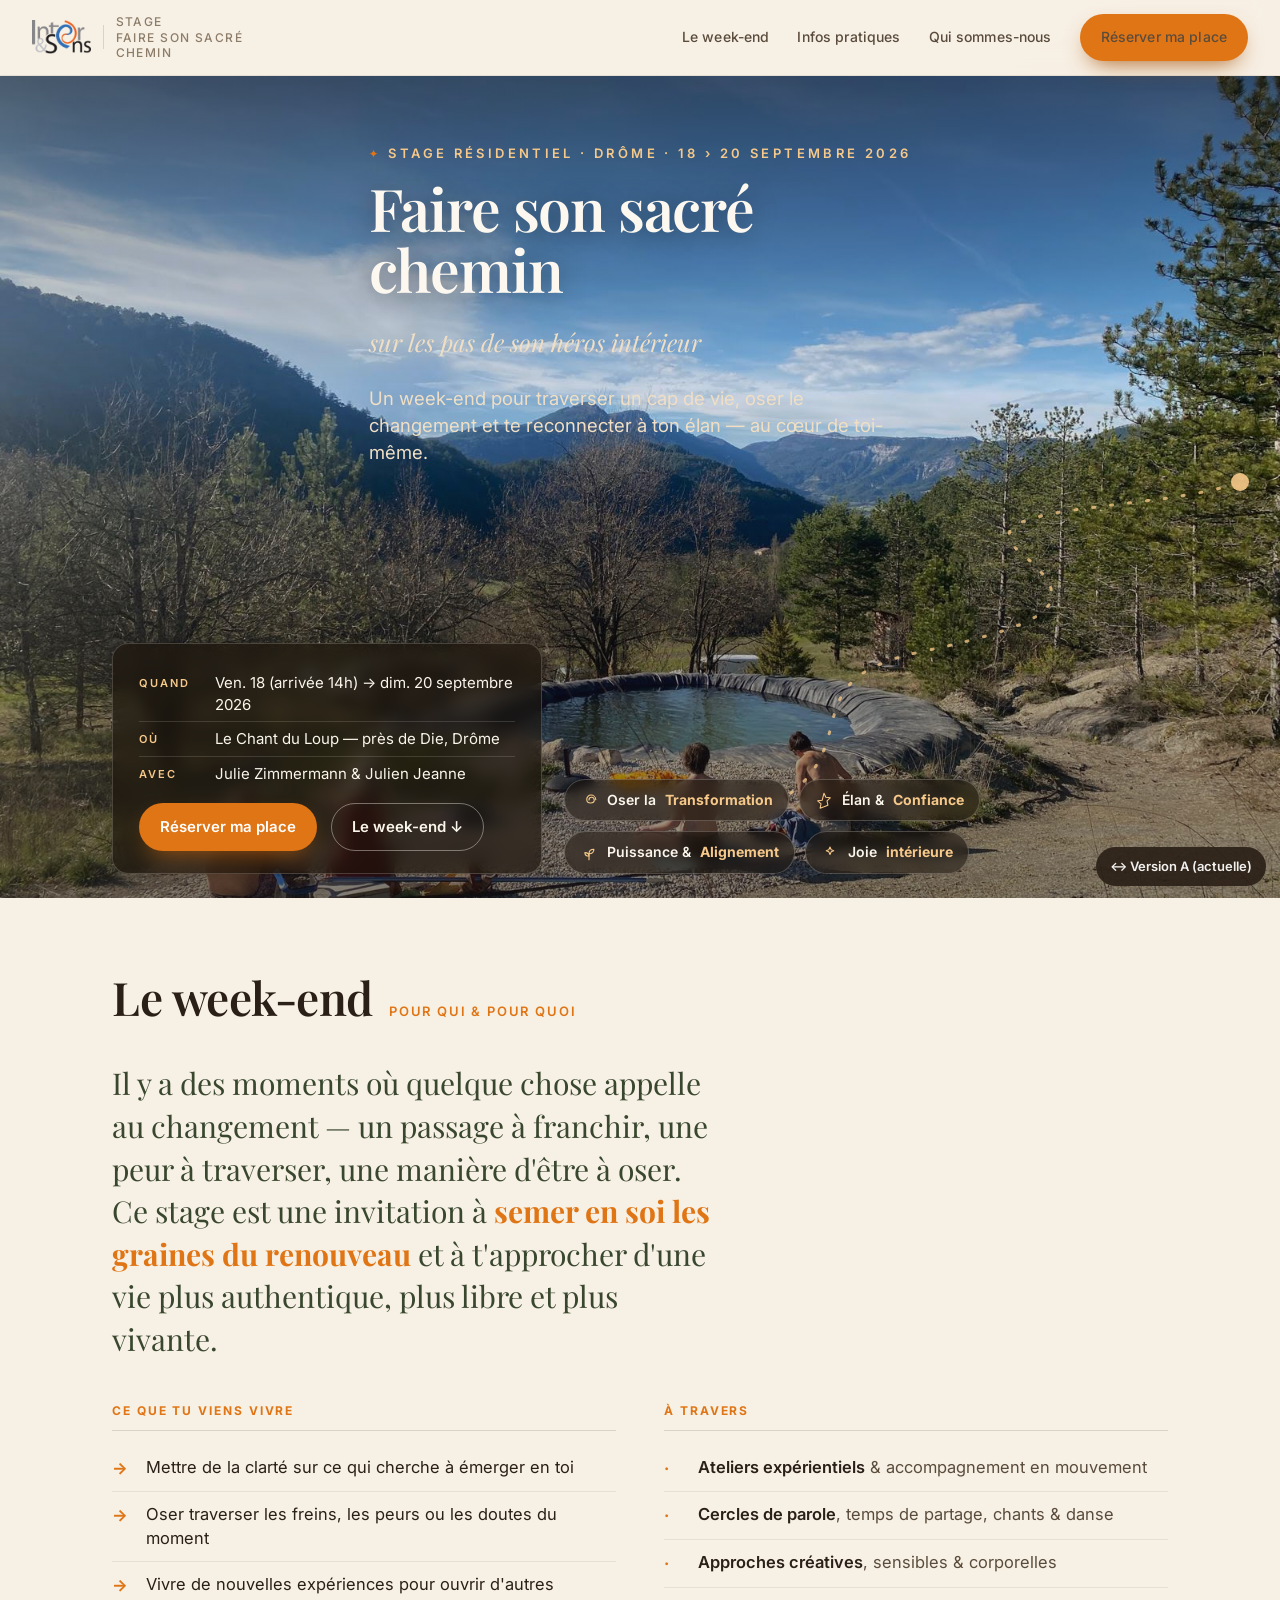
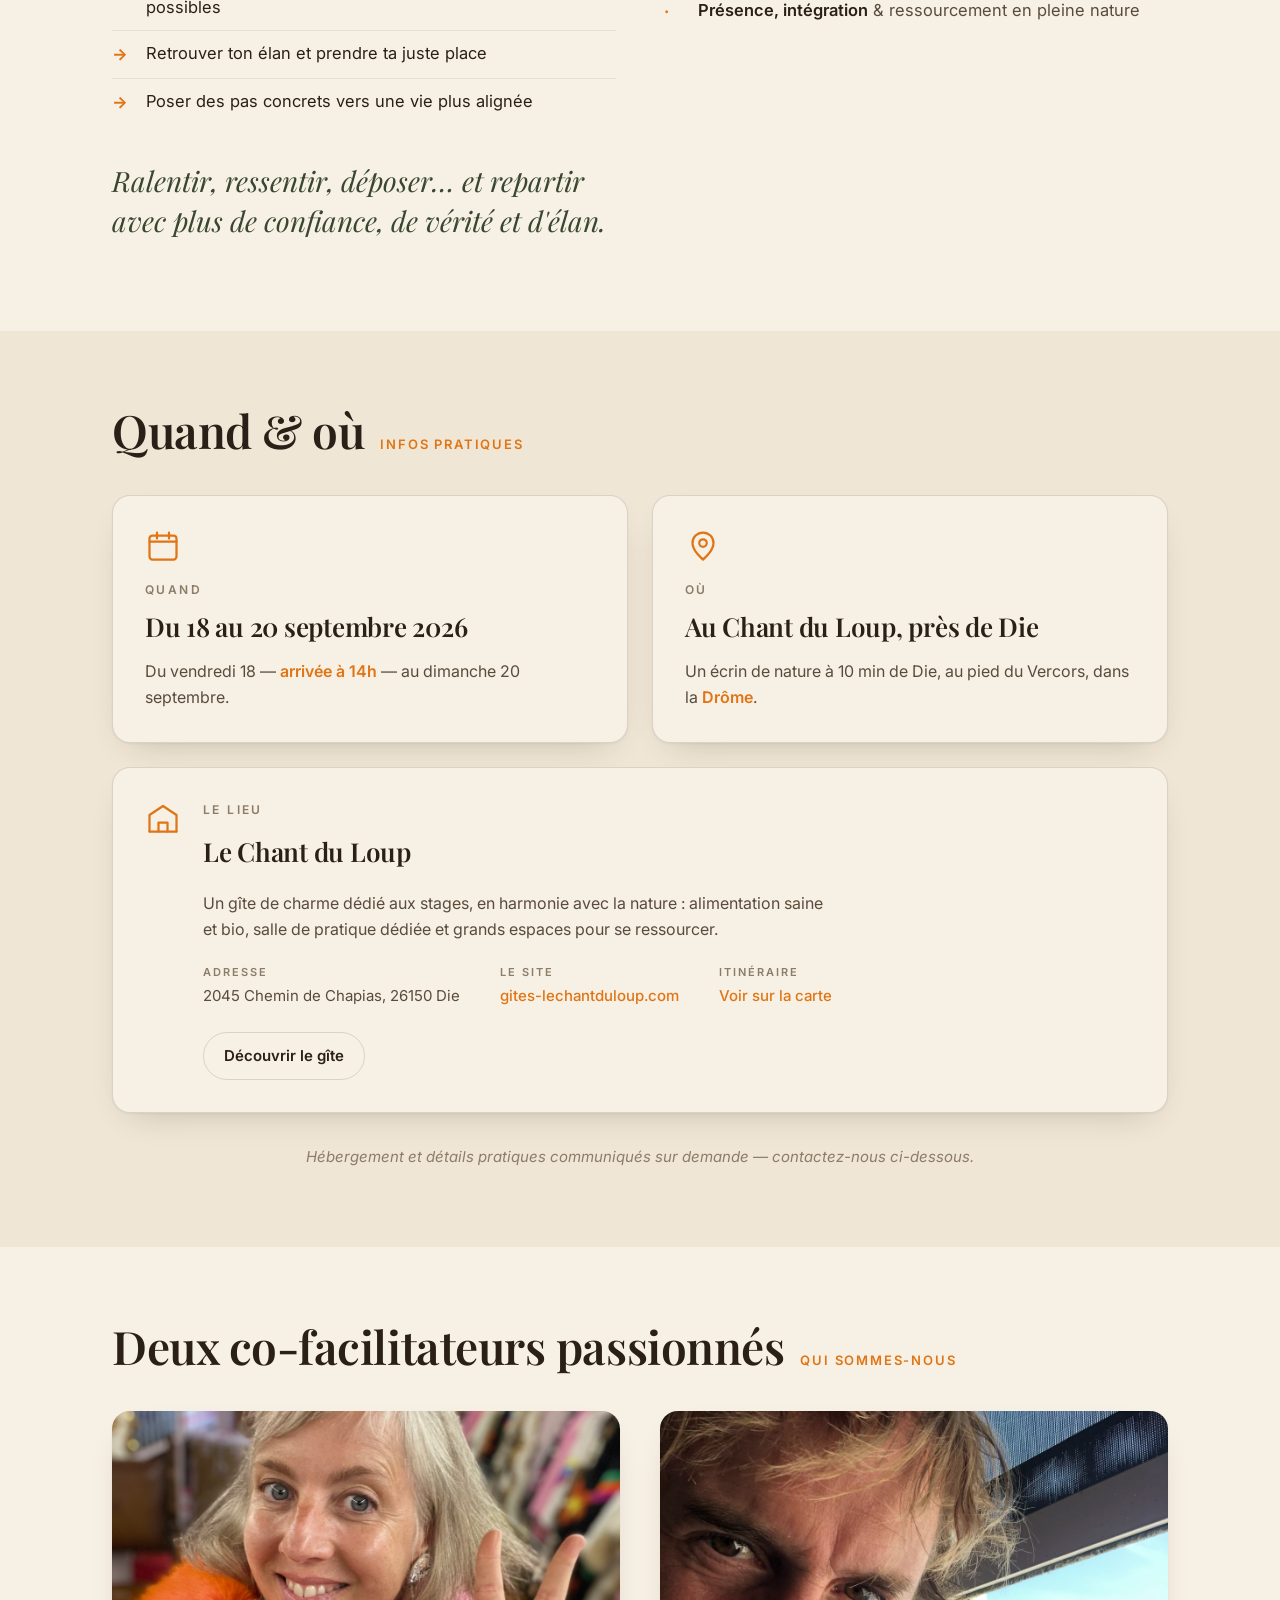
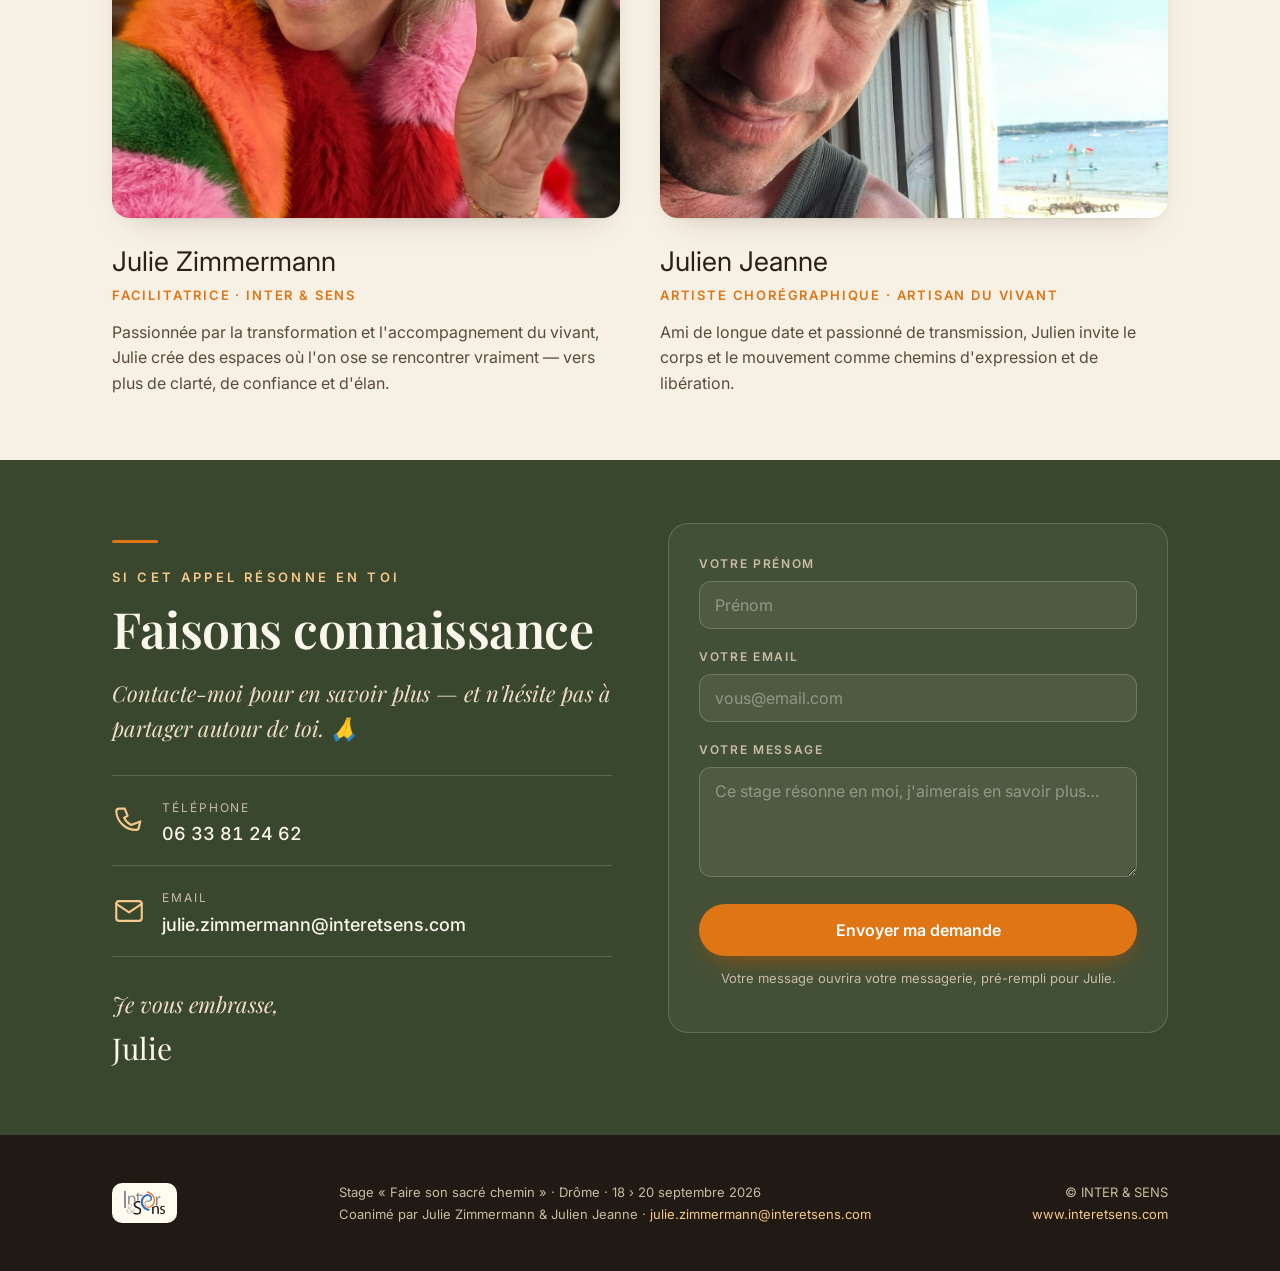
==== b.html @ ad653195 "Ajoute une version B (hero enrichi + sections fusionnées) Variante plus dense et directe, à comparer" ====
<!DOCTYPE html>
<html lang="fr">
<head>
<meta charset="UTF-8">
<meta name="viewport" content="width=device-width, initial-scale=1.0">
<title>Faire son sacré chemin — Stage · Drôme · Septembre 2026 · INTER &amp; SENS (version B)</title>
<meta name="description" content="Week-end résidentiel dans la Drôme, du 18 au 20 septembre 2026, pour traverser un cap de vie et se reconnecter à son élan. Coanimé par Julie Zimmermann &amp; Julien Jeanne.">
<meta name="robots" content="noindex">

<link rel="icon" href="data:image/svg+xml,&lt;svg xmlns='http://www.w3.org/2000/svg' viewBox='0 0 100 100'&gt;&lt;text y='.9em' font-size='90'&gt;🌿&lt;/text&gt;&lt;/svg&gt;">
<link rel="stylesheet" href="site.css">

<style>
  /* ===== Version B — surcouches « plus dense & directe » ===== */

  /* Hero enrichi : accroche + carte + 4 piliers, tout sur le 1er écran */
  .heroB .top { padding-top: clamp(44px, 6vh, 78px); }
  .heroB .hero-title { font-size: clamp(32px, 4.6vw, 60px); line-height: 1.04; margin: 8px 0 8px; }
  .heroB .hero-sub { font-size: clamp(18px, 2vw, 24px); }
  .heroB .hero-hook {
    margin: 12px 0 0; max-width: 44ch; color: #F0DFC4;
    font-size: clamp(15px, 1.45vw, 19px); line-height: 1.45;
  }
  .heroB .hero-bottom {
    position: relative; z-index: 3; margin-top: auto; margin-bottom: 24px;
    display: grid; grid-template-columns: minmax(0,430px) 1fr; gap: 22px; align-items: end;
  }
  .heroB .info-card { margin: 0; }
  .heroB .info-card .row { padding: 6px 0; }
  .heroB .info-card .hero-cta { margin-top: 12px; }
  /* Compense le header collant : header + hero = 1 écran, la carte + CTA restent visibles */
  @media (min-width: 621px) { .heroB { min-height: calc(100vh - 78px); } }
  .hero-essence { list-style: none; margin: 0; padding: 0; display: flex; flex-wrap: wrap; gap: 10px; align-content: end; }
  .hero-essence li {
    display: flex; align-items: center; gap: 9px;
    font-size: 14px; font-weight: 600; color: #FBF6EC;
    background: rgba(28,20,12,.5); border: 1px solid rgba(251,246,236,.22);
    border-radius: 100px; padding: 9px 15px; backdrop-filter: blur(6px); -webkit-backdrop-filter: blur(6px);
  }
  .hero-essence li svg { width: 18px; height: 18px; color: #F6C98A; flex: none; }
  .hero-essence li strong { color: #F6C98A; font-weight: 700; }

  /* Section fusionnée « Le week-end » */
  .weekend .intro {
    font-family: var(--serif); font-size: clamp(20px, 2.4vw, 30px); line-height: 1.42;
    color: var(--forest); max-width: 34ch; margin: 16px 0 0;
  }
  .weekend .intro b { color: var(--accent-dark, var(--accent)); }
  .weekend .two-col { display: grid; grid-template-columns: 1fr 1fr; gap: 28px 48px; margin-top: 40px; }
  .weekend .mini {
    font-family: var(--sans); font-size: 12px; font-weight: 700; letter-spacing: .16em;
    text-transform: uppercase; color: var(--accent); margin: 0 0 14px;
    padding-bottom: 10px; border-bottom: 1px solid var(--line);
  }
  .weekend ul.lst { list-style: none; margin: 0; padding: 0; }
  .weekend ul.lst li {
    display: grid; grid-template-columns: 22px 1fr; gap: 12px; align-items: start;
    padding: 11px 0; border-bottom: 1px solid var(--line-soft);
    font-size: 16.5px; color: var(--ink); line-height: 1.4;
  }
  .weekend ul.lst li:last-child { border-bottom: none; }
  .weekend ul.lst li .b { color: var(--accent); font-weight: 700; line-height: 1.5; }
  .weekend ul.lst.thru li { color: var(--ink-2); }
  .weekend ul.lst.thru li strong { color: var(--ink); font-weight: 600; }
  .weekend .closing {
    margin-top: 36px; font-family: var(--serif); font-style: italic;
    font-size: clamp(20px, 2.4vw, 28px); line-height: 1.4; color: var(--forest); max-width: 32ch;
  }

  /* Headers allégés : titre direct, sans eyebrow décoratif sur certaines sections */
  .lite-head { display: flex; align-items: baseline; gap: 16px; flex-wrap: wrap; margin-bottom: 28px; }
  .lite-head h2 { font-size: clamp(28px, 4vw, 46px); }
  .lite-head .tag { font-family: var(--sans); font-size: 13px; font-weight: 600; letter-spacing: .14em; text-transform: uppercase; color: var(--accent); }

  /* Petit sélecteur de version (comparaison A/B) — non publié */
  .vbadge {
    position: fixed; right: 14px; bottom: 14px; z-index: 200;
    display: inline-flex; align-items: center; gap: 8px;
    background: var(--ink); color: #fff; text-decoration: none;
    font-family: var(--sans); font-size: 13px; font-weight: 600;
    padding: 9px 14px; border-radius: 100px; box-shadow: var(--shadow-soft); opacity: .9;
  }
  .vbadge:hover { opacity: 1; }

  @media (max-width: 860px) {
    .heroB .hero-bottom { grid-template-columns: 1fr; gap: 18px; }
  }
  @media (max-width: 720px) {
    .weekend .two-col { grid-template-columns: 1fr; gap: 8px 0; }
    .weekend .two-col > div + div { margin-top: 26px; }
  }
  @media (max-width: 620px) {
    /* garde le hero mobile compact : pas de piliers dans le hero (ils restent ailleurs) */
    .heroB .hero-hook { display: none; }
    .hero-essence { display: none; }
    .heroB .hero-bottom { margin-bottom: 0; }
  }
</style>
</head>

<body data-hero="c">

<!-- ===================== HEADER ===================== -->
<header class="site-header">
  <a class="brand" href="#top" aria-label="INTER &amp; SENS — accueil">
    <img src="assets/logo-intersens.png" alt="INTER &amp; SENS">
    <span class="sep"></span>
    <span class="ctx">Stage<br>Faire son sacré chemin</span>
  </a>
  <nav class="site-nav">
    <span class="nav-links">
      <a href="#week-end">Le week-end</a>
      <a href="#infos">Infos pratiques</a>
      <a href="#animateurs">Qui sommes-nous</a>
    </span>
    <a class="btn btn-primary" href="#contact">Réserver ma place</a>
  </nav>
</header>

<main id="top" class="hero-stage">

  <!-- ===================== HERO ENRICHI ===================== -->
  <section class="hero hero--c heroB">
    <div class="bg" aria-hidden="true"></div>
    <svg class="path" viewBox="0 0 560 380" fill="none" aria-hidden="true">
      <path d="M40 360 C 160 300, 60 230, 200 200 S 360 150, 300 100 S 440 60, 520 30" stroke="#F6C98A" stroke-width="3" stroke-linecap="round" stroke-dasharray="2 16" opacity="0.85"></path>
      <circle cx="520" cy="30" r="9" fill="#F6C98A"></circle>
    </svg>
    <div class="wrap top">
      <p class="eyebrow"><span class="star" aria-hidden="true">✦</span> Stage résidentiel · Drôme · 18 › 20 septembre 2026</p>
      <h1 class="hero-title">Faire son sacré chemin</h1>
      <p class="hero-sub">sur les pas de son héros intérieur</p>
      <p class="hero-hook">Un week-end pour traverser un cap de vie, oser le changement et te reconnecter à ton élan — au cœur de toi-même.</p>
    </div>
    <div class="wrap hero-bottom">
      <div class="info-card">
        <div class="row"><span class="k">Quand</span><span class="v">Ven. 18 (arrivée 14h) → dim. 20 septembre 2026</span></div>
        <div class="row"><span class="k">Où</span><span class="v">Le Chant du Loup — près de Die, Drôme</span></div>
        <div class="row"><span class="k">Avec</span><span class="v">Julie Zimmermann &amp; Julien Jeanne</span></div>
        <div class="hero-cta">
          <a class="btn btn-primary" href="#contact">Réserver ma place</a>
          <a class="btn btn-ghost" href="#week-end" style="color:#FBF6EC;border-color:rgba(251,246,236,.4);">Le week-end ↓</a>
        </div>
      </div>
      <ul class="hero-essence">
        <li><svg viewBox="0 0 24 24" fill="none" stroke="currentColor" stroke-width="1.5" stroke-linecap="round" stroke-linejoin="round"><path d="M12 12c0-2 1.6-3.6 3.6-3.6S19 10 19 12.4 16.8 16 14 16s-5-2.2-5-5 2.4-5.6 5.6-5.6S21 7.8 21 11.6"></path></svg> Oser la <strong>Transformation</strong></li>
        <li><svg viewBox="0 0 24 24" fill="none" stroke="currentColor" stroke-width="1.4" stroke-linecap="round" stroke-linejoin="round"><path d="M12 3l2.5 5.4 5.9.7-4.4 4 1.2 5.8L12 21l-5.2 1.9 1.2-5.8-4.4-4 5.9-.7z"></path></svg> Élan &amp; <strong>Confiance</strong></li>
        <li><svg viewBox="0 0 24 24" fill="none" stroke="currentColor" stroke-width="1.5" stroke-linecap="round" stroke-linejoin="round"><path d="M12 21v-8"></path><path d="M12 13c0-3.5 2.4-6 6.5-6 0 4.2-2.8 6-6.5 6z"></path><path d="M12 16c0-2.8-2-4.5-5.5-4.5 0 3.2 2.3 4.5 5.5 4.5z"></path></svg> Puissance &amp; <strong>Alignement</strong></li>
        <li><svg viewBox="0 0 24 24" fill="none" stroke="currentColor" stroke-width="1.4" stroke-linecap="round" stroke-linejoin="round"><path d="M12 4l1.6 3.6L17 9l-3.4 1.4L12 14l-1.6-3.6L7 9l3.4-1.4z"></path></svg> Joie <strong>intérieure</strong></li>
      </ul>
    </div>
  </section>

</main>

<!-- ===================== LE WEEK-END (fusion invitation + intentions + à travers) ===================== -->
<section class="block weekend" id="week-end">
  <div class="wrap">
    <div class="lite-head reveal">
      <h2>Le week-end</h2>
      <span class="tag">Pour qui &amp; pour quoi</span>
    </div>
    <p class="intro reveal">Il y a des moments où quelque chose appelle au changement — un passage à franchir, une peur à traverser, une manière d'être à oser. Ce stage est une invitation à <b>semer en soi les graines du renouveau</b> et à t'approcher d'une vie plus authentique, plus libre et plus vivante.</p>

    <div class="two-col reveal">
      <div>
        <p class="mini">Ce que tu viens vivre</p>
        <ul class="lst">
          <li><span class="b">→</span><span>Mettre de la clarté sur ce qui cherche à émerger en toi</span></li>
          <li><span class="b">→</span><span>Oser traverser les freins, les peurs ou les doutes du moment</span></li>
          <li><span class="b">→</span><span>Vivre de nouvelles expériences pour ouvrir d'autres possibles</span></li>
          <li><span class="b">→</span><span>Retrouver ton élan et prendre ta juste place</span></li>
          <li><span class="b">→</span><span>Poser des pas concrets vers une vie plus alignée</span></li>
        </ul>
      </div>
      <div>
        <p class="mini">À travers</p>
        <ul class="lst thru">
          <li><span class="b">·</span><span><strong>Ateliers expérientiels</strong> &amp; accompagnement en mouvement</span></li>
          <li><span class="b">·</span><span><strong>Cercles de parole</strong>, temps de partage, chants &amp; danse</span></li>
          <li><span class="b">·</span><span><strong>Approches créatives</strong>, sensibles &amp; corporelles</span></li>
          <li><span class="b">·</span><span><strong>Présence, intégration</strong> &amp; ressourcement en pleine nature</span></li>
        </ul>
      </div>
    </div>

    <p class="closing reveal">Ralentir, ressentir, déposer… et repartir avec plus de confiance, de vérité et d'élan.</p>
  </div>
</section>

<!-- ===================== INFOS PRATIQUES (compact) ===================== -->
<section class="block practical" id="infos">
  <div class="wrap">
    <div class="lite-head reveal">
      <h2>Quand &amp; où</h2>
      <span class="tag">Infos pratiques</span>
    </div>
    <div class="grid">
      <div class="pcard reveal">
        <div class="ico" aria-hidden="true"><svg viewBox="0 0 24 24" fill="none" stroke="currentColor" stroke-width="1.5" stroke-linecap="round" stroke-linejoin="round"><rect x="3" y="5" width="18" height="16" rx="2"></rect><path d="M3 9h18M8 3v4M16 3v4"></path></svg></div>
        <div class="k">Quand</div>
        <h3>Du 18 au 20 septembre 2026</h3>
        <p>Du vendredi 18 — <span class="pin">arrivée à 14h</span> — au dimanche 20 septembre.</p>
      </div>
      <div class="pcard reveal">
        <div class="ico" aria-hidden="true"><svg viewBox="0 0 24 24" fill="none" stroke="currentColor" stroke-width="1.5" stroke-linecap="round" stroke-linejoin="round"><path d="M12 21s-7-5.5-7-11a7 7 0 0 1 14 0c0 5.5-7 11-7 11z"></path><circle cx="12" cy="10" r="2.5"></circle></svg></div>
        <div class="k">Où</div>
        <h3>Au Chant du Loup, près de Die</h3>
        <p>Un écrin de nature à 10 min de Die, au pied du Vercors, dans la <span class="pin">Drôme</span>.</p>
      </div>
      <div class="pcard lieu reveal">
        <div class="ico" aria-hidden="true"><svg viewBox="0 0 24 24" fill="none" stroke="currentColor" stroke-width="1.5" stroke-linecap="round" stroke-linejoin="round"><path d="M3 21V10l9-6 9 6v11"></path><path d="M9 21v-6h6v6"></path><path d="M3 21h18"></path></svg></div>
        <div class="k">Le lieu</div>
        <h3>Le Chant du Loup</h3>
        <p>Un gîte de charme dédié aux stages, en harmonie avec la nature : alimentation saine et bio, salle de pratique dédiée et grands espaces pour se ressourcer.</p>
        <ul class="lieu-meta">
          <li><span class="lm-k">Adresse</span>2045 Chemin de Chapias, 26150 Die</li>
          <li><span class="lm-k">Le site</span><a href="https://www.gites-lechantduloup.com/" target="_blank" rel="noopener">gites-lechantduloup.com</a></li>
          <li><span class="lm-k">Itinéraire</span><a href="https://www.google.com/maps/search/?api=1&amp;query=2045%20Chemin%20de%20Chapias%2026150%20Die" target="_blank" rel="noopener">Voir sur la carte</a></li>
        </ul>
        <a class="btn btn-ghost" href="https://www.gites-lechantduloup.com/" target="_blank" rel="noopener">Découvrir le gîte</a>
      </div>
      <p class="note">Hébergement et détails pratiques communiqués sur demande — contactez-nous ci-dessous.</p>
    </div>
  </div>
</section>

<!-- ===================== ANIMATEURS (compact) ===================== -->
<section class="block facils" id="animateurs">
  <div class="wrap">
    <div class="lite-head reveal">
      <h2>Deux co-facilitateurs passionnés</h2>
      <span class="tag">Qui sommes-nous</span>
    </div>
    <div class="grid">
      <article class="facil reveal">
        <div class="ph"><img src="assets/julie-portrait.jpg" alt="Julie Zimmermann"></div>
        <div class="name">Julie Zimmermann</div>
        <div class="role">Facilitatrice · INTER &amp; SENS</div>
        <p>Passionnée par la transformation et l'accompagnement du vivant, Julie crée des espaces où l'on ose se rencontrer vraiment — vers plus de clarté, de confiance et d'élan.</p>
      </article>
      <article class="facil reveal">
        <div class="ph"><img src="assets/julien-portrait.jpg" alt="Julien Jeanne" style="object-position: center 15%;"></div>
        <div class="name">Julien Jeanne</div>
        <div class="role">Artiste chorégraphique · artisan du vivant</div>
        <p>Ami de longue date et passionné de transmission, Julien invite le corps et le mouvement comme chemins d'expression et de libération.</p>
      </article>
    </div>
  </div>
</section>

<!-- ===================== CONTACT ===================== -->
<section class="block contact" id="contact">
  <div class="wrap">
    <div class="grid">
      <div class="reveal">
        <span class="rule"></span>
        <p class="eyebrow" style="margin-top:16px;">Si cet appel résonne en toi</p>
        <h2>Faisons connaissance</h2>
        <p class="invite-line">Contacte-moi pour en savoir plus — et n'hésite pas à partager autour de toi. 🙏</p>
        <div class="direct">
          <a href="tel:+33633812462">
            <span class="ico" aria-hidden="true"><svg viewBox="0 0 24 24" fill="none" stroke="currentColor" stroke-width="1.5" stroke-linecap="round" stroke-linejoin="round"><path d="M5 4h4l2 5-2.5 1.5a11 11 0 0 0 5 5L20 13l-1 4a2 2 0 0 1-2 2A14 14 0 0 1 3 6a2 2 0 0 1 2-2z"></path></svg></span>
            <span><span class="lab">Téléphone</span><br><span class="val">06 33 81 24 62</span></span>
          </a>
          <a href="mailto:julie.zimmermann@interetsens.com?subject=Stage%20Faire%20son%20sacr%C3%A9%20chemin%20%E2%80%94%20septembre%202026">
            <span class="ico" aria-hidden="true"><svg viewBox="0 0 24 24" fill="none" stroke="currentColor" stroke-width="1.5" stroke-linecap="round" stroke-linejoin="round"><rect x="3" y="5" width="18" height="14" rx="2"></rect><path d="m3 7 9 6 9-6"></path></svg></span>
            <span><span class="lab">Email</span><br><span class="val">julie.zimmermann@interetsens.com</span></span>
          </a>
        </div>
        <div class="sign">
          <div class="je">Je vous embrasse,</div>
          <div class="nm">Julie</div>
        </div>
      </div>

      <form class="cform reveal" id="contactForm">
        <div class="f">
          <label for="cf-name">Votre prénom</label>
          <input id="cf-name" name="name" type="text" placeholder="Prénom" required>
        </div>
        <div class="f">
          <label for="cf-email">Votre email</label>
          <input id="cf-email" name="email" type="email" placeholder="vous@email.com" required>
        </div>
        <div class="f">
          <label for="cf-msg">Votre message</label>
          <textarea id="cf-msg" name="message" placeholder="Ce stage résonne en moi, j'aimerais en savoir plus…"></textarea>
        </div>
        <button class="btn btn-primary btn-lg" type="submit">Envoyer ma demande</button>
        <p class="hint">Votre message ouvrira votre messagerie, pré-rempli pour Julie.</p>
      </form>
    </div>
  </div>
</section>

<!-- ===================== FOOTER ===================== -->
<footer class="site-footer">
  <div class="wrap inner">
    <img src="assets/logo-intersens.png" alt="INTER &amp; SENS">
    <div class="meta">
      Stage « Faire son sacré chemin » · Drôme · 18 › 20 septembre 2026<br>
      Coanimé par Julie Zimmermann &amp; Julien Jeanne · <a href="mailto:julie.zimmermann@interetsens.com">julie.zimmermann@interetsens.com</a>
    </div>
    <div class="meta meta-right">© INTER &amp; SENS<br><a href="https://www.interetsens.com" target="_blank" rel="noopener">www.interetsens.com</a></div>
  </div>
</footer>

<a class="vbadge" href="index.html" title="Comparer avec la version actuelle">↔ Version A (actuelle)</a>

<script>
  const io = new IntersectionObserver((entries) => {
    entries.forEach(e => { if (e.isIntersecting) { e.target.classList.add('in'); io.unobserve(e.target); } });
  }, { threshold: .12, rootMargin: '0px 0px -8% 0px' });
  document.querySelectorAll('.reveal').forEach(el => io.observe(el));

  const form = document.getElementById('contactForm');
  if (form) {
    form.addEventListener('submit', function (e) {
      e.preventDefault();
      const name = (document.getElementById('cf-name').value || '').trim();
      const email = (document.getElementById('cf-email').value || '').trim();
      const msg = (document.getElementById('cf-msg').value || '').trim();
      const subject = 'Stage « Faire son sacré chemin » — septembre 2026';
      const body =
        'Bonjour Julie,\n\n' +
        (msg ? msg + '\n\n' : 'Ce stage résonne en moi, j’aimerais en savoir plus.\n\n') +
        '— ' + (name || '') + (email ? '\n' + email : '');
      window.location.href = 'mailto:julie.zimmermann@interetsens.com'
        + '?subject=' + encodeURIComponent(subject)
        + '&body=' + encodeURIComponent(body);
    });
  }
</script>
</body>
</html>
---- site.css ----
/* =========================================================
   INTER & SENS — Stage « Faire son sacré chemin »
   Warm-nature palette + brand orange accent
========================================================= */

@import url('https://fonts.googleapis.com/css2?family=Playfair+Display:ital,wght@0,400;0,500;0,600;0,700;1,400;1,500&family=Cormorant+Garamond:ital,wght@0,400;0,500;0,600;1,400&family=Inter:wght@300;400;500;600&display=swap');

:root {
  /* Paper / warm grounds */
  --paper:      #F7F0E4;
  --paper-2:    #F0E6D5;
  --paper-deep: #E7D9BF;

  /* Ink (warm) */
  --ink:        #2B2017;
  --ink-2:      #5A4C3C;
  --ink-3:      #8C7C68;

  /* Nature */
  --forest:     #39472F;
  --olive:      #6C7B4C;
  --sage:       #98A579;

  /* Gold + brand orange accent (tweakable) */
  --gold:       #BE8A3C;
  --accent:     #E07515;
  --accent-2:   #F28A2E;

  --line:       rgba(43, 32, 23, .14);
  --line-soft:  rgba(43, 32, 23, .08);

  --serif:      'Playfair Display', Georgia, serif;
  --sans:       'Inter', system-ui, -apple-system, sans-serif;

  --maxw:       1120px;
  --shadow-soft: 0 18px 50px -24px rgba(43, 32, 23, .45);
  --shadow-card: 0 1px 2px rgba(43,32,23,.05), 0 14px 34px -20px rgba(43,32,23,.30);
}

* { box-sizing: border-box; }

html { scroll-behavior: smooth; }

body {
  margin: 0;
  font-family: var(--sans);
  color: var(--ink);
  background:
    radial-gradient(1100px 700px at 12% -5%, #FCF7EE 0%, transparent 55%),
    radial-gradient(900px 800px at 100% 8%, #F3E9D6 0%, transparent 50%),
    var(--paper);
  font-size: 18px;
  line-height: 1.6;
  -webkit-font-smoothing: antialiased;
  text-rendering: optimizeLegibility;
}

img { display: block; max-width: 100%; }

h1, h2, h3, h4 { font-family: var(--serif); font-weight: 600; color: var(--ink); margin: 0; letter-spacing: -0.01em; }

a { color: inherit; }

.wrap { max-width: var(--maxw); margin: 0 auto; padding: 0 32px; }

.eyebrow {
  font-family: var(--sans);
  font-size: 13px;
  font-weight: 600;
  letter-spacing: 0.26em;
  text-transform: uppercase;
  color: var(--accent);
}

/* Essence strip (recreates the slide's bottom bar) */
.essence { background: var(--paper-2); border-bottom: 1px solid var(--line); }
.essence-grid { display: grid; grid-template-columns: repeat(4, 1fr); }
.es-item { display: flex; align-items: center; gap: 13px; padding: 20px 24px; border-left: 1px solid var(--line); }
.es-item:first-child { border-left: none; padding-left: 4px; }
.es-item .ico { width: 30px; height: 30px; color: var(--accent); flex: none; }
.es-item .ico svg { width: 100%; height: 100%; }
.es-item p { margin: 0; font-size: 14px; line-height: 1.32; color: var(--ink-2); }
.es-item p strong { color: var(--ink); font-weight: 600; }
@media (max-width: 760px) { .essence-grid { grid-template-columns: 1fr 1fr; } .es-item { border-left: none; padding: 16px 6px; } }
@media (max-width: 440px) { .essence-grid { grid-template-columns: 1fr; } }

.lede { font-size: 1.18rem; color: var(--ink-2); line-height: 1.7; }

/* =========================================================
   HEADER
========================================================= */
.site-header {
  position: sticky;
  top: 0;
  z-index: 50;
  display: flex;
  align-items: center;
  justify-content: space-between;
  gap: 24px;
  padding: 14px 32px;
  background: rgba(247, 240, 228, .82);
  backdrop-filter: blur(12px);
  -webkit-backdrop-filter: blur(12px);
  border-bottom: 1px solid var(--line-soft);
}
.site-header .brand { display: flex; align-items: center; gap: 12px; text-decoration: none; }
.site-header .brand img { height: 34px; width: auto; }
.site-header .brand .sep { width: 1px; height: 24px; background: var(--line); }
.site-header .brand .ctx {
  font-size: 12px; letter-spacing: .12em; text-transform: uppercase;
  color: var(--ink-3); font-weight: 500; max-width: 150px; line-height: 1.3;
}
.site-nav { display: flex; align-items: center; gap: 28px; }
.site-nav .nav-links { display: flex; gap: 28px; }
.site-nav a {
  text-decoration: none; font-size: 14px; font-weight: 500; color: var(--ink-2);
  letter-spacing: .01em; transition: color .2s;
}
.site-nav a:hover { color: var(--accent); }
.btn {
  display: inline-flex; align-items: center; gap: 9px;
  font-family: var(--sans); font-size: 15px; font-weight: 600;
  padding: 11px 20px; border-radius: 100px; text-decoration: none;
  border: 1px solid transparent; cursor: pointer; transition: transform .2s, box-shadow .2s, background .2s;
}
.btn-primary {
  background: var(--accent); color: #fff;
  box-shadow: 0 10px 24px -10px color-mix(in oklab, var(--accent) 80%, black);
}
.btn-primary:hover { transform: translateY(-2px); box-shadow: 0 16px 30px -12px color-mix(in oklab, var(--accent) 80%, black); }
.btn-ghost { background: transparent; color: var(--ink); border-color: var(--line); }
.btn-ghost:hover { border-color: var(--accent); color: var(--accent); }
.btn-lg { font-size: 16px; padding: 15px 28px; }
.site-header .btn { white-space: nowrap; }
@media (max-width: 760px) { .site-nav .nav-links { display: none; } }

/* =========================================================
   HERO — shared
========================================================= */
.hero-stage { position: relative; }
body[data-hero="a"] .hero--b, body[data-hero="a"] .hero--c,
body[data-hero="b"] .hero--a, body[data-hero="b"] .hero--c,
body[data-hero="c"] .hero--a, body[data-hero="c"] .hero--b { display: none !important; }

.hero-title {
  font-family: var(--serif);
  font-weight: 600;
  line-height: 1.02;
  letter-spacing: -0.02em;
}
.hero-sub {
  font-family: var(--serif);
  font-style: italic;
  font-weight: 400;
}
.date-chip {
  display: inline-flex; align-items: center; gap: 10px;
  font-family: var(--sans); font-size: 13px; font-weight: 600;
  letter-spacing: .14em; text-transform: uppercase;
  padding: 9px 16px; border-radius: 100px;
}
.date-chip .dot { width: 6px; height: 6px; border-radius: 50%; background: var(--accent); }

/* ---- Hero A : Immersion (full-bleed) ---- */
.hero--a {
  position: relative;
  min-height: 100vh;
  display: flex;
  align-items: flex-end;
  color: #FBF6EC;
  overflow: hidden;
}
.hero--a .bg {
  position: absolute; inset: 0;
  background-image: url('assets/paysage-mare.jpg');
  background-size: cover; background-position: center 38%;
}
.hero--a .bg::after {
  content: ""; position: absolute; inset: 0;
  background:
    linear-gradient(180deg, rgba(28,20,12,.42) 0%, rgba(28,20,12,0) 26%, rgba(28,20,12,.18) 55%, rgba(24,17,10,.86) 100%);
}
.hero--a .hero-inner { position: relative; z-index: 2; width: 100%; padding: 0 0 84px; }
.hero--a .eyebrow { color: #F6C98A; }
.hero--a .hero-title { font-size: clamp(44px, 8.2vw, 104px); color: #FCF8F0; margin: 18px 0 14px; text-shadow: 0 2px 30px rgba(0,0,0,.35); }
.hero--a .hero-sub { font-size: clamp(20px, 2.6vw, 30px); color: #F0DFC4; max-width: 620px; }
.hero--a .hero-lede { margin: 26px 0 0; max-width: 560px; font-size: 1.12rem; color: rgba(251,246,236,.9); }
.hero--a .hero-cta { display: flex; flex-wrap: wrap; gap: 14px; margin-top: 34px; align-items: center; }
.hero--a .date-chip { background: rgba(251,246,236,.14); color: #FBF6EC; border: 1px solid rgba(251,246,236,.28); }
.hero--a .scroll-cue {
  position: absolute; left: 50%; bottom: 26px; transform: translateX(-50%);
  z-index: 3; color: rgba(251,246,236,.7); font-size: 11px; letter-spacing: .25em;
  text-transform: uppercase; display: flex; flex-direction: column; align-items: center; gap: 8px;
}
.hero--a .scroll-cue .line { width: 1px; height: 40px; background: linear-gradient(rgba(251,246,236,.6), transparent); animation: cue 2.4s ease-in-out infinite; transform-origin: top; }
@keyframes cue { 0%,100% { transform: scaleY(.4); opacity:.4 } 50% { transform: scaleY(1); opacity:.9 } }

/* ---- Hero B : Éditorial (split) ---- */
.hero--b { display: grid; grid-template-columns: 1.05fr 1fr; min-height: 92vh; }
.hero--b .panel {
  display: flex; flex-direction: column; justify-content: center;
  padding: 80px clamp(32px, 5vw, 80px);
  background:
    radial-gradient(540px 360px at 0% 0%, #FCF7EE 0%, transparent 60%),
    var(--paper);
  position: relative;
}
.hero--b .panel::after {
  content: ""; position: absolute; top: 80px; bottom: 80px; right: 0; width: 3px;
  background: linear-gradient(180deg, var(--accent), transparent);
}
.hero--b .hero-title { font-size: clamp(40px, 5.4vw, 76px); margin: 22px 0 16px; }
.hero--b .hero-sub { font-size: clamp(19px, 2vw, 26px); color: var(--olive); }
.hero--b .hero-lede { margin: 26px 0 0; max-width: 480px; }
.hero--b .hero-cta { display: flex; flex-wrap: wrap; gap: 14px; margin-top: 34px; align-items: center; }
.hero--b .date-chip { background: var(--paper-2); color: var(--ink-2); border: 1px solid var(--line); margin-bottom: 4px; align-self: flex-start; }
.hero--b .photo { background-image: url('assets/paysage-mare.jpg'); background-size: cover; background-position: center; }
@media (max-width: 860px) {
  .hero--b { grid-template-columns: 1fr; min-height: auto; }
  .hero--b .photo { min-height: 46vh; order: -1; }
  .hero--b .panel::after { display: none; }
}

/* ---- Hero C : Sentier (full-bleed + card + path) ---- */
.hero--c { position: relative; min-height: 100vh; display: flex; flex-direction: column; color: #FBF6EC; overflow: hidden; }
.hero--c .bg { position: absolute; inset: 0; background-image: url('assets/paysage-mare.jpg'); background-size: cover; background-position: center 42%; }
.hero--c .bg::after { content: ""; position: absolute; inset: 0; background: linear-gradient(180deg, rgba(24,17,10,.55) 0%, rgba(24,17,10,.08) 38%, rgba(24,17,10,.5) 100%); }
.hero--c .top { position: relative; z-index: 2; padding-top: clamp(48px, 9vh, 110px); }
.hero--c .eyebrow { color: #F6C98A; }
.hero--c .hero-title { font-size: clamp(40px, 7vw, 92px); color: #FCF8F0; margin: 16px 0 12px; max-width: 12ch; text-shadow: 0 2px 26px rgba(0,0,0,.4); }
.hero--c .hero-sub { font-size: clamp(19px, 2.4vw, 28px); color: #F0DFC4; }
.hero--c .path { position: absolute; z-index: 1; right: 0; bottom: 8%; width: min(46vw, 560px); height: auto; opacity: .9; }
.hero--c .info-card {
  position: relative; z-index: 3; margin-top: auto; margin-bottom: 56px;
  background: rgba(28,20,12,.66); backdrop-filter: blur(8px); -webkit-backdrop-filter: blur(8px);
  border: 1px solid rgba(251,246,236,.18); border-radius: 16px;
  padding: 22px 26px; max-width: 460px; box-shadow: var(--shadow-soft);
}
.hero--c .info-card .row { display: flex; gap: 12px; padding: 9px 0; }
.hero--c .info-card .row + .row { border-top: 1px solid rgba(251,246,236,.14); }
.hero--c .info-card .k { font-size: 11px; letter-spacing: .18em; text-transform: uppercase; color: #F6C98A; min-width: 64px; padding-top: 3px; font-weight: 600; }
.hero--c .info-card .v { font-size: 15px; color: #FBF6EC; line-height: 1.45; }
.hero--c .hero-cta { display: flex; flex-wrap: wrap; gap: 14px; margin-top: 20px; }
@media (max-width: 760px) { .hero--c .path { opacity: .35; bottom: 30%; } }

/* =========================================================
   SECTION primitives
========================================================= */
section.block { padding: clamp(52px, 7vh, 90px) 0; position: relative; }
.section-head { max-width: 720px; margin-bottom: 36px; }
.section-head h2 { font-size: clamp(30px, 4.4vw, 52px); line-height: 1.08; margin: 14px 0 0; }
.rule { display: inline-block; width: 46px; height: 3px; border-radius: 2px; background: var(--accent); }

/* Invitation */
.invite { background: linear-gradient(180deg, transparent, rgba(231,217,191,.35)); }
.invite .lead-quote {
  font-family: var(--serif); font-style: italic; font-weight: 400;
  font-size: clamp(26px, 3.6vw, 42px); line-height: 1.28; color: var(--forest);
  max-width: 18ch; margin: 0 0 36px;
}
.invite .cols { display: grid; grid-template-columns: 1.3fr 1fr; gap: 56px; align-items: start; }
.invite .cols p { margin: 0 0 18px; color: var(--ink-2); }
.invite .aside {
  background: var(--paper); border: 1px solid var(--line); border-radius: 18px;
  padding: 26px 28px; box-shadow: var(--shadow-card);
}
.invite .aside .badge { font-size: 12px; letter-spacing: .18em; text-transform: uppercase; color: var(--accent); font-weight: 600; }
.invite .aside h4 { font-size: 22px; margin: 8px 0 10px; }
.invite .aside p { font-size: 15px; color: var(--ink-2); margin: 0; }
@media (max-width: 800px) { .invite .cols { grid-template-columns: 1fr; gap: 28px; } }

/* Intentions */
.intentions { background: var(--forest); color: #F4EEDF; }
.intentions .eyebrow { color: #F6C98A; }
.intentions .section-head h2 { color: #FBF6EC; }
.intentions .grid { display: grid; grid-template-columns: repeat(3, 1fr); gap: 22px; }
.icard {
  background: rgba(251,246,236,.045); border: 1px solid rgba(251,246,236,.14);
  border-radius: 16px; padding: 28px 26px; transition: transform .25s, background .25s, border-color .25s;
}
.icard:hover { transform: translateY(-4px); background: rgba(251,246,236,.08); border-color: rgba(246,201,138,.5); }
.icard .ico { width: 42px; height: 42px; color: #F6C98A; margin-bottom: 18px; }
.icard .ico svg { width: 100%; height: 100%; }
.icard h3 { color: #FBF6EC; font-size: 21px; line-height: 1.22; font-weight: 600; }
.icard.span2 { grid-column: span 2; display: flex; align-items: center; gap: 24px; }
.icard.span2 .ico { margin-bottom: 0; flex: none; }
@media (max-width: 820px) { .intentions .grid { grid-template-columns: 1fr 1fr; } .icard.span2 { grid-column: span 2; } }
@media (max-width: 560px) { .intentions .grid { grid-template-columns: 1fr; } .icard.span2 { grid-column: span 1; flex-direction: column; align-items: flex-start; gap: 16px; } }

.hero--c .eyebrow .star { color: var(--accent); font-size: .92em; }

/* Pillars (from the slide) */
.pillars { display: grid; grid-template-columns: repeat(4, 1fr); gap: 18px; }
.pillar {
  background: rgba(251,246,236,.045); border: 1px solid rgba(251,246,236,.14);
  border-radius: 16px; padding: 26px 22px; transition: transform .25s, background .25s, border-color .25s;
}
.pillar:hover { transform: translateY(-4px); background: rgba(251,246,236,.08); border-color: rgba(246,201,138,.5); }
.pillar .ico { width: 40px; height: 40px; color: #F6C98A; margin-bottom: 16px; }
.pillar .ico svg { width: 100%; height: 100%; }
.pillar h3 { color: #FBF6EC; font-size: 19px; line-height: 1.28; font-weight: 500; }
.pillar h3 strong { font-weight: 700; color: #F6C98A; }
@media (max-width: 820px) { .pillars { grid-template-columns: 1fr 1fr; } }
@media (max-width: 460px) { .pillars { grid-template-columns: 1fr; gap: 14px; } .pillar { padding: 22px 20px; } }

/* À travers */
.through .grid { display: grid; grid-template-columns: repeat(2, 1fr); gap: 0; border-top: 1px solid var(--line); }
.through .row {
  display: grid; grid-template-columns: 56px 1fr; gap: 22px; align-items: start;
  padding: 30px 28px; border-bottom: 1px solid var(--line); border-right: 1px solid var(--line);
}
.through .grid .row:nth-child(2n) { border-right: none; }
.through .row .ico { width: 40px; height: 40px; color: var(--accent); }
.through .row h3 { font-size: 21px; margin: 0 0 8px; }
.through .row p { margin: 0; font-size: 15.5px; color: var(--ink-2); }
.through .closing {
  margin-top: 46px; font-family: var(--serif); font-style: italic;
  font-size: clamp(21px, 2.6vw, 30px); line-height: 1.4; color: var(--forest); max-width: 30ch;
}
@media (max-width: 720px) { .through .grid { grid-template-columns: 1fr; } .through .row { border-right: none; } }

/* Infos pratiques */
.practical { background: var(--paper-2); }
.practical .grid { display: grid; grid-template-columns: 1fr 1fr; gap: 24px; }
.pcard {
  background: var(--paper); border: 1px solid var(--line); border-radius: 18px;
  padding: 32px 32px; box-shadow: var(--shadow-card); position: relative; overflow: hidden;
}
.pcard .ico { width: 36px; height: 36px; color: var(--accent); margin-bottom: 16px; }
.pcard .k { font-size: 12px; letter-spacing: .2em; text-transform: uppercase; color: var(--ink-3); font-weight: 600; }
.pcard h3 { font-size: 26px; margin: 6px 0 12px; }
.pcard p { margin: 0; color: var(--ink-2); font-size: 16px; }
.pcard .pin { color: var(--accent); font-weight: 600; }
.practical .note {
  grid-column: 1 / -1; text-align: center; margin-top: 8px;
  font-size: 15px; color: var(--ink-3); font-style: italic;
}
.pcard.lieu { grid-column: 1 / -1; display: grid; grid-template-columns: auto 1fr; column-gap: 22px; row-gap: 6px; align-items: start; }
.pcard.lieu .ico { grid-row: 1 / 3; margin-bottom: 0; }
.pcard.lieu .k { grid-column: 2; }
.pcard.lieu h3 { grid-column: 2; }
.pcard.lieu p { grid-column: 2; max-width: 62ch; }
.pcard.lieu .lieu-meta { grid-column: 2; list-style: none; margin: 16px 0 18px; padding: 0; display: flex; flex-wrap: wrap; gap: 10px 40px; }
.pcard.lieu .lieu-meta li { font-size: 15px; color: var(--ink-2); }
.pcard.lieu .lieu-meta .lm-k { display: block; font-size: 11px; letter-spacing: .18em; text-transform: uppercase; color: var(--ink-3); font-weight: 600; margin-bottom: 2px; }
.pcard.lieu .lieu-meta a { color: var(--accent); text-decoration: none; font-weight: 500; }
.pcard.lieu .lieu-meta a:hover { text-decoration: underline; }
.pcard.lieu .btn-ghost { grid-column: 2; align-self: start; justify-self: start; }
@media (max-width: 620px) {
  .pcard.lieu { grid-template-columns: 1fr; }
  .pcard.lieu .ico { grid-row: auto; }
  .pcard.lieu .k, .pcard.lieu h3, .pcard.lieu p, .pcard.lieu .lieu-meta, .pcard.lieu .btn-ghost { grid-column: 1; }
  .pcard.lieu .lieu-meta { gap: 12px; }
}
@media (max-width: 720px) { .practical .grid { grid-template-columns: 1fr; } }

/* Animateurs */
.facils .grid { display: grid; grid-template-columns: 1fr 1fr; gap: 40px; }
.facil { display: flex; flex-direction: column; }
.facil .ph { border-radius: 18px; overflow: hidden; aspect-ratio: 4 / 3.2; box-shadow: var(--shadow-card); }
.facil .ph img { width: 100%; height: 100%; object-fit: cover; }
.facil .name { font-size: 27px; margin: 22px 0 2px; }
.facil .role { font-family: var(--sans); font-size: 13px; letter-spacing: .14em; text-transform: uppercase; color: var(--accent); font-weight: 600; }
.facil p { margin: 14px 0 0; color: var(--ink-2); font-size: 16px; }
@media (max-width: 760px) { .facils .grid { grid-template-columns: 1fr; gap: 48px; } }

/* Contact */
.contact { background: var(--forest); color: #F4EEDF; }
.contact .eyebrow { color: #F6C98A; }
.contact .grid { display: grid; grid-template-columns: 1fr 1fr; gap: 56px; align-items: start; }
.contact h2 { color: #FBF6EC; font-size: clamp(30px, 4.4vw, 50px); line-height: 1.1; }
.contact .invite-line { font-family: var(--serif); font-style: italic; font-size: 22px; color: #F0DFC4; margin: 20px 0 28px; }
.contact .direct a {
  display: flex; align-items: center; gap: 16px; text-decoration: none;
  padding: 16px 0; border-top: 1px solid rgba(251,246,236,.16); color: #FBF6EC; transition: color .2s;
}
.contact .direct a:last-child { border-bottom: 1px solid rgba(251,246,236,.16); }
.contact .direct a:hover { color: #F6C98A; }
.contact .direct .ico { width: 34px; height: 34px; color: #F6C98A; flex: none; }
.contact .direct .lab { font-size: 12px; letter-spacing: .16em; text-transform: uppercase; color: #C9BCA3; }
.contact .direct .val { font-size: 18px; font-weight: 500; font-variant-numeric: tabular-nums; }
.contact .sign { margin-top: 30px; }
.contact .sign .je { font-family: var(--serif); font-style: italic; font-size: 22px; color: #F0DFC4; }
.contact .sign .nm { font-family: var(--serif); font-size: 30px; color: #FBF6EC; margin-top: 2px; }

/* Form */
.cform { background: rgba(251,246,236,.05); border: 1px solid rgba(251,246,236,.16); border-radius: 20px; padding: 30px; }
.cform .f { margin-bottom: 18px; }
.cform label { display: block; font-size: 12px; letter-spacing: .14em; text-transform: uppercase; color: #C9BCA3; font-weight: 600; margin-bottom: 8px; }
.cform input, .cform textarea {
  width: 100%; font-family: var(--sans); font-size: 16px; color: #FBF6EC;
  background: rgba(251,246,236,.06); border: 1px solid rgba(251,246,236,.2);
  border-radius: 12px; padding: 13px 15px; transition: border-color .2s, background .2s;
}
.cform input::placeholder, .cform textarea::placeholder { color: rgba(251,246,236,.4); }
.cform input:focus, .cform textarea:focus { outline: none; border-color: var(--accent-2); background: rgba(251,246,236,.1); }
.cform textarea { resize: vertical; min-height: 110px; }
.cform .btn-primary { width: 100%; justify-content: center; }
.cform .hint { font-size: 13px; color: #C9BCA3; margin-top: 12px; text-align: center; }
@media (max-width: 800px) { .contact .grid { grid-template-columns: 1fr; gap: 40px; } }

/* Footer */
.site-footer { background: #211913; color: #C9BCA3; padding: 46px 0; }
.site-footer .inner { display: flex; align-items: center; justify-content: space-between; gap: 24px; flex-wrap: wrap; }
.site-footer img { height: 40px; width: auto; filter: brightness(1.05); background: #F7F0E4; padding: 8px 12px; border-radius: 10px; }
.site-footer .meta { font-size: 13px; line-height: 1.7; }
.site-footer .meta-right { text-align: right; }
.site-footer a { color: #F6C98A; text-decoration: none; }

/* Reveal on scroll */
.reveal { opacity: 0; transform: translateY(22px); transition: opacity .7s ease, transform .7s ease; }
.reveal.in { opacity: 1; transform: none; }
@media (prefers-reduced-motion: reduce) { .reveal { opacity: 1; transform: none; transition: none; } .hero--a .scroll-cue .line { animation: none; } }

/* =========================================================
   RESPONSIVE — phones & small tablets
========================================================= */
@media (max-width: 620px) {
  body { font-size: 17px; }
  .wrap { padding: 0 20px; }

  /* Header: drop the contextual label so logo + CTA fit one row */
  .site-header { padding: 11px 16px; gap: 10px; }
  .site-header .brand .sep, .site-header .brand .ctx { display: none; }
  .site-header .brand img { height: 30px; }
  .site-header .btn-primary { padding: 9px 16px; font-size: 14px; }

  /* Sections */
  section.block { padding: 64px 0; }
  .section-head { margin-bottom: 34px; }

  /* Hero A */
  .hero--a { align-items: flex-end; }
  .hero--a .hero-inner { padding-bottom: 92px; }
  .hero--a .hero-title { font-size: clamp(38px, 12.5vw, 60px); margin-top: 14px; }
  .hero--a .hero-lede { font-size: 1.02rem; }
  .hero--a .hero-cta { gap: 12px; }
  .hero--a .scroll-cue { display: none; }
  .eyebrow { font-size: 12px; letter-spacing: .2em; }

  /* Hero B */
  .hero--b .hero-title { font-size: clamp(34px, 9vw, 56px); }

  /* Hero C (Sentier) — mobile : la photo paysage passe en BANNIÈRE pleine
     largeur (personnes visibles, aucun rognage latéral), puis titre + carte
     sur fond forêt, pour que le bouton tienne à l'écran sans scroller. */
  .hero--c { min-height: 0; background: var(--forest); padding-bottom: 22px; }
  .hero--c .bg {
    position: relative; inset: auto;
    width: 100%; height: 23vh; min-height: 150px; max-height: 195px;
    background-position: center 58%;
  }
  .hero--c .bg::after {
    background: linear-gradient(180deg, rgba(24,17,10,.10) 0%, rgba(24,17,10,0) 45%, rgba(57,71,47,.9) 100%);
  }
  .hero--c .path { display: none; }
  .hero--c .top { padding-top: 14px; }
  .hero--c .hero-title { font-size: clamp(28px, 8vw, 40px); margin: 6px 0 6px; }
  .hero--c .hero-sub { font-size: clamp(15px, 4.2vw, 20px); }
  .hero--c .info-card { margin-top: 14px; margin-bottom: 0; padding: 14px 16px; }
  .hero--c .info-card .row { padding: 6px 0; }
  .hero--c .info-card .hero-cta { margin-top: 12px; }

  /* Invitation */
  .invite .lead-quote { font-size: clamp(24px, 7vw, 32px); max-width: none; }

  /* Through rows */
  .through .row { grid-template-columns: 44px 1fr; gap: 16px; padding: 24px 2px; }
  .through .row .ico { width: 36px; height: 36px; }
  .through .row h3 { font-size: 19px; }
  .through .closing { max-width: none; }

  /* Practical / facils / contact */
  .pcard { padding: 26px 22px; }
  .pcard h3 { font-size: 23px; }
  .facil .name { font-size: 24px; }
  .cform { padding: 22px; }
  .contact .invite-line { font-size: 19px; }
  .contact .direct .val { font-size: 16px; word-break: break-word; }

  /* Footer stacks left-aligned */
  .site-footer { padding: 38px 0; }
  .site-footer .inner { flex-direction: column; align-items: flex-start; gap: 18px; }
  .site-footer .meta-right { text-align: left; }
}

@media (max-width: 380px) {
  .hero--a .hero-title { font-size: 36px; }
  .hero--a .hero-cta .btn-lg { width: 100%; justify-content: center; }
  .date-chip { font-size: 12px; }
}
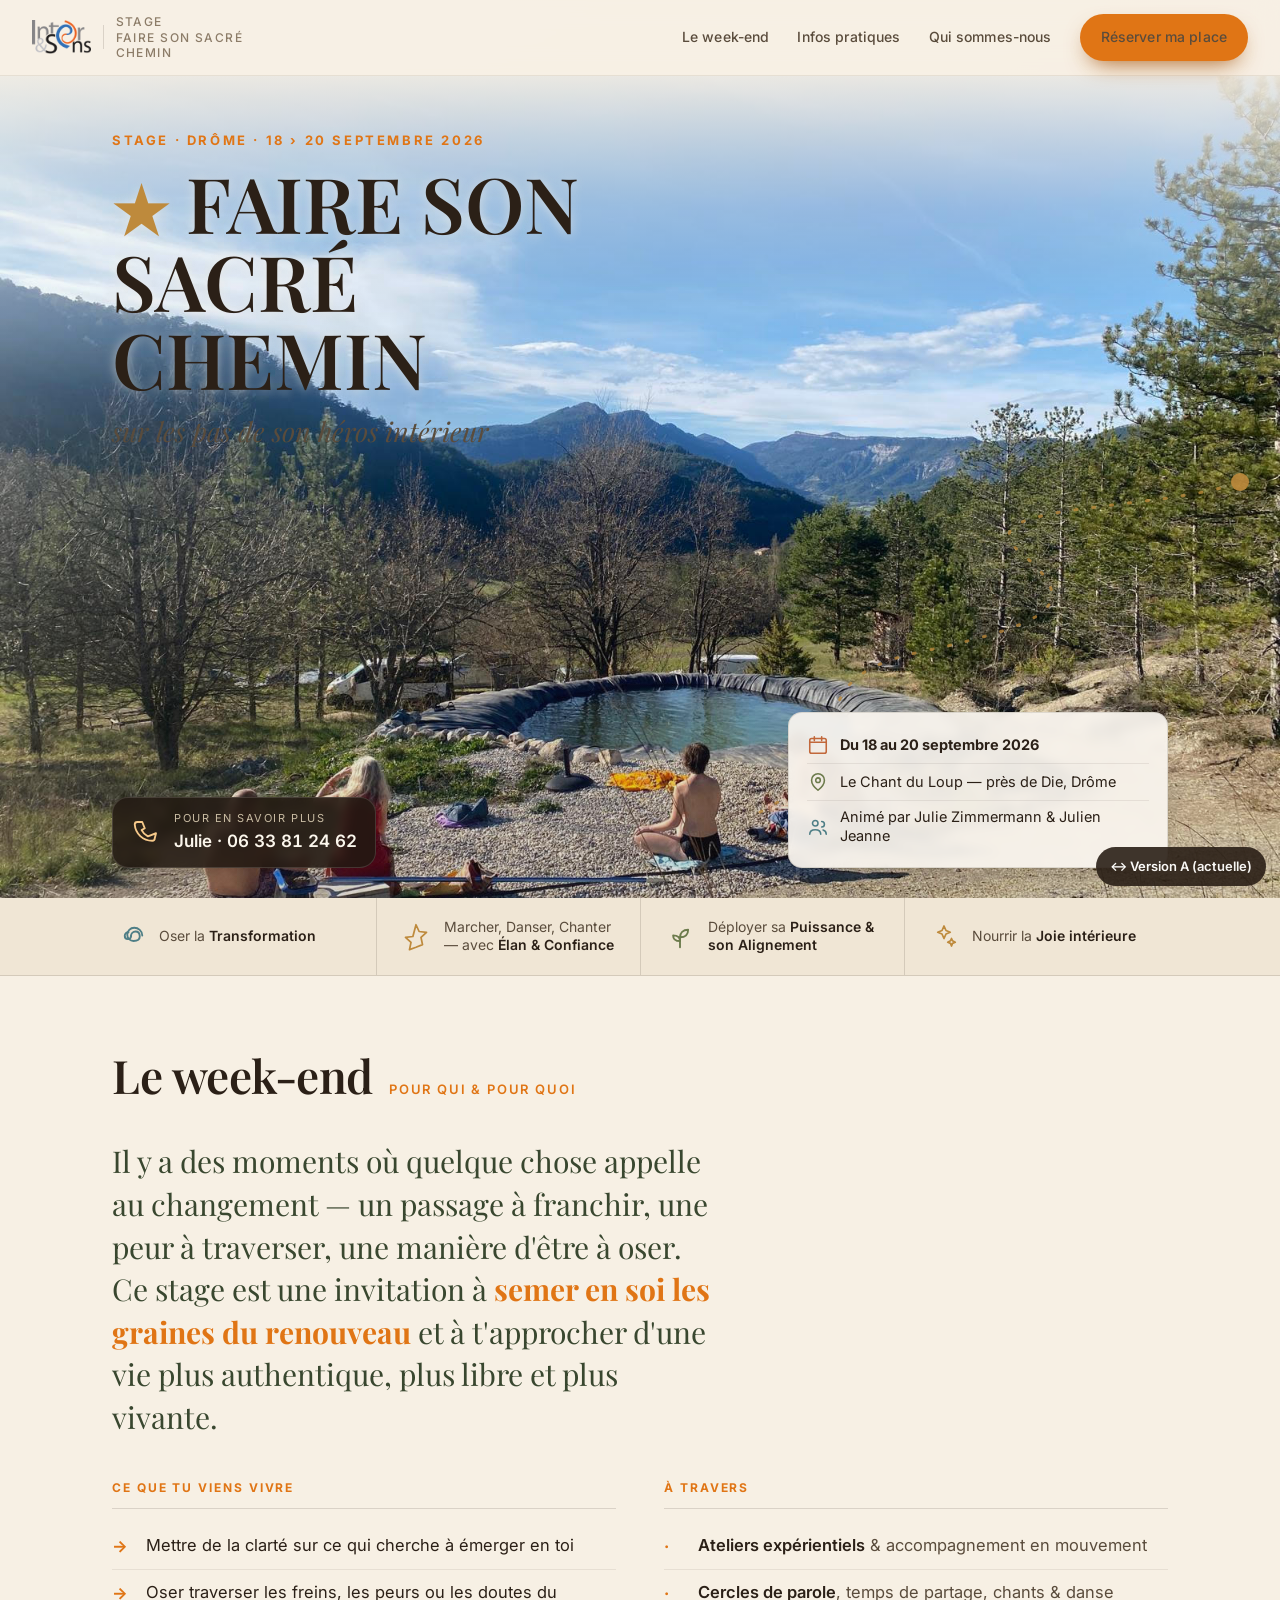
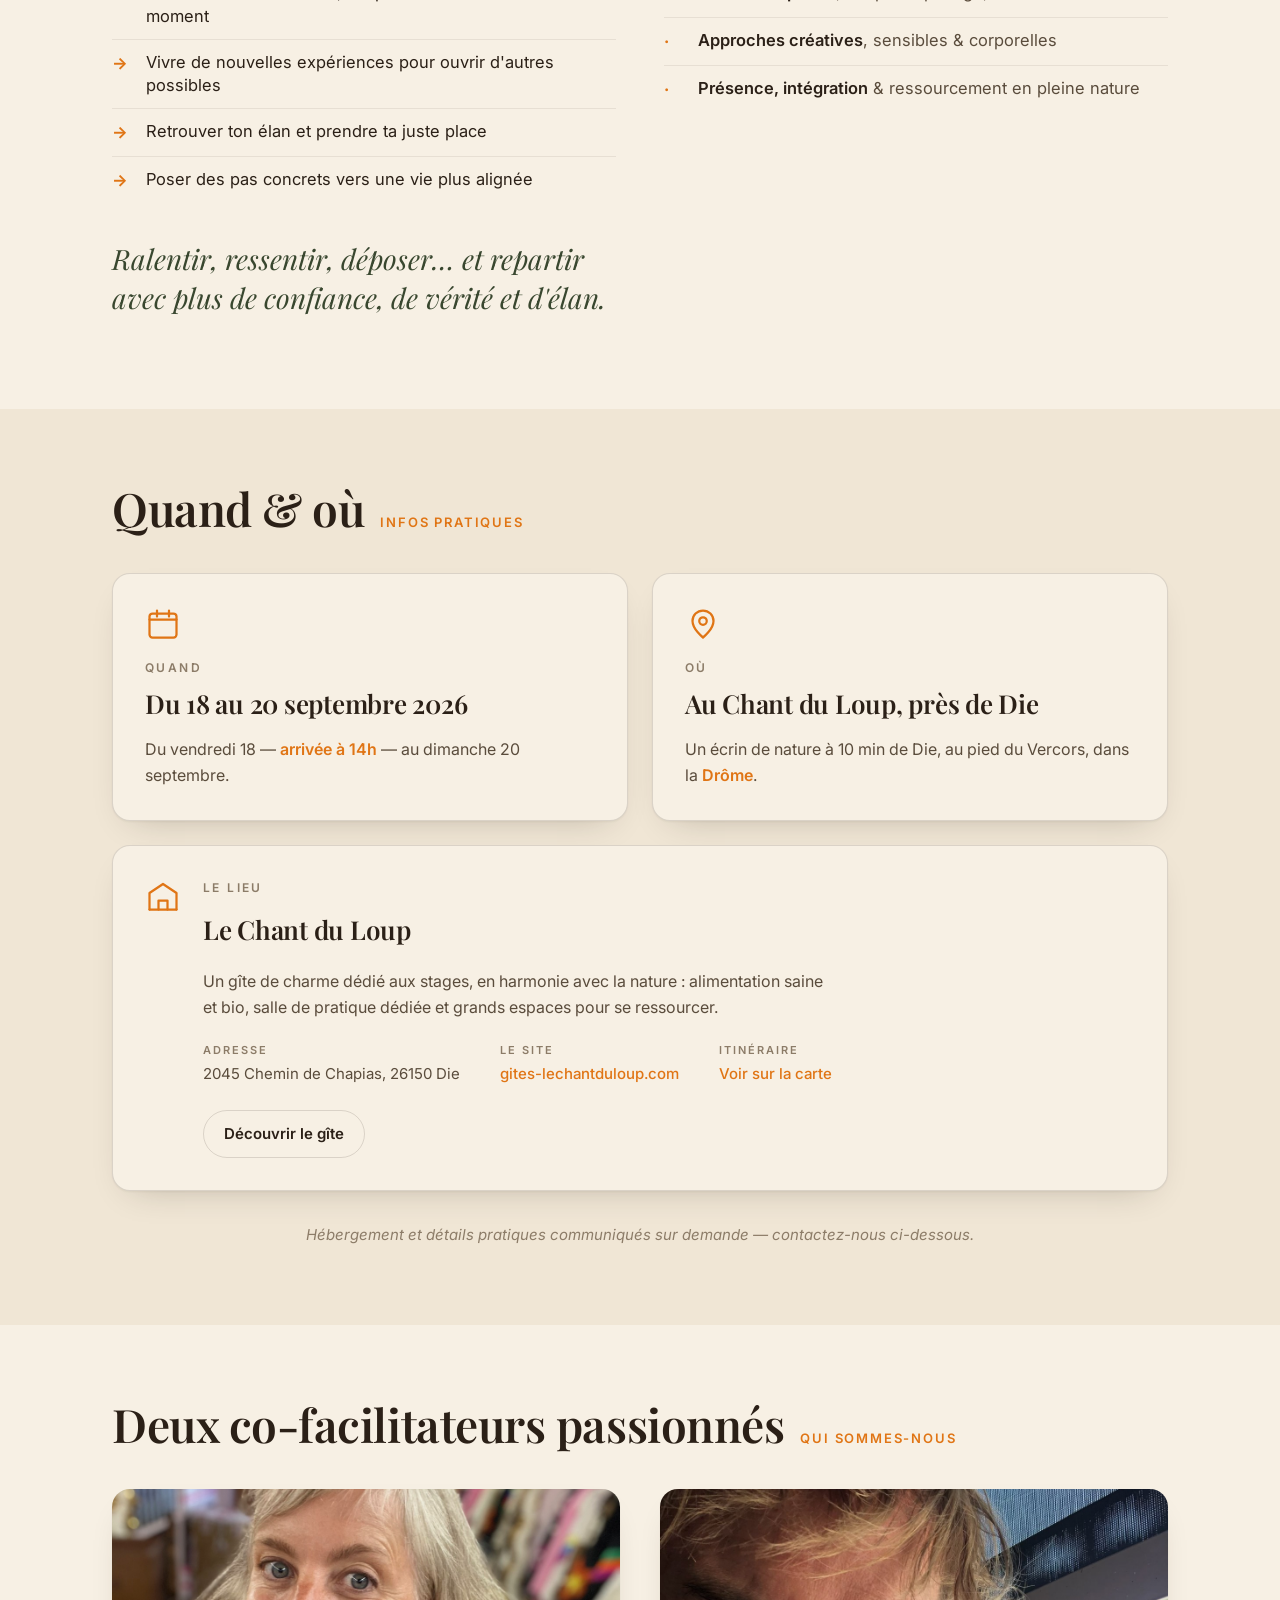
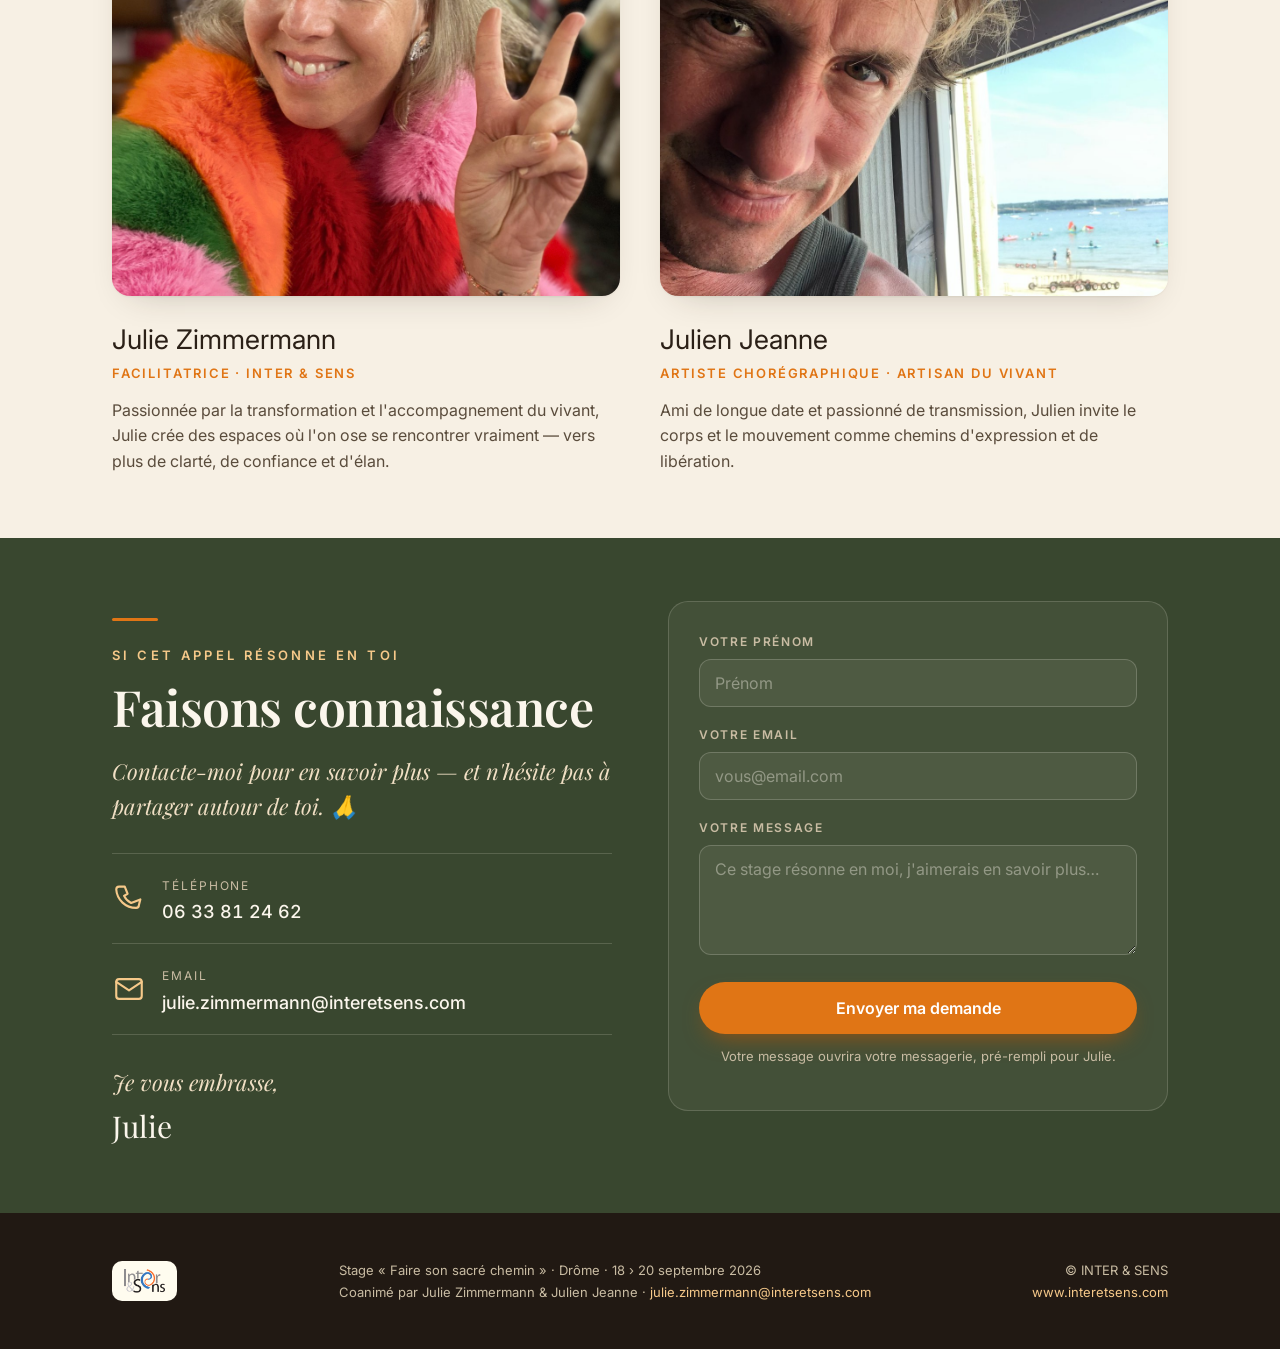
==== commit 9747e5b0: "Version B : aligne le hero sur la DA de l'affiche Reprend les tons et la mise en page de l'affiche d" ====
--- a/b.html
+++ b/b.html
@@ -11,41 +11,83 @@
 <link rel="stylesheet" href="site.css">
 
 <style>
-  /* ===== Version B — surcouches « plus dense & directe » ===== */
-
-  /* Hero enrichi : accroche + carte + 4 piliers, tout sur le 1er écran */
-  .heroB .top { padding-top: clamp(44px, 6vh, 78px); }
-  .heroB .hero-title { font-size: clamp(32px, 4.6vw, 60px); line-height: 1.04; margin: 8px 0 8px; }
-  .heroB .hero-sub { font-size: clamp(18px, 2vw, 24px); }
-  .heroB .hero-hook {
-    margin: 12px 0 0; max-width: 44ch; color: #F0DFC4;
-    font-size: clamp(15px, 1.45vw, 19px); line-height: 1.45;
-  }
-  .heroB .hero-bottom {
-    position: relative; z-index: 3; margin-top: auto; margin-bottom: 24px;
-    display: grid; grid-template-columns: minmax(0,430px) 1fr; gap: 22px; align-items: end;
-  }
-  .heroB .info-card { margin: 0; }
-  .heroB .info-card .row { padding: 6px 0; }
-  .heroB .info-card .hero-cta { margin-top: 12px; }
-  /* Compense le header collant : header + hero = 1 écran, la carte + CTA restent visibles */
-  @media (min-width: 621px) { .heroB { min-height: calc(100vh - 78px); } }
-  .hero-essence { list-style: none; margin: 0; padding: 0; display: flex; flex-wrap: wrap; gap: 10px; align-content: end; }
-  .hero-essence li {
-    display: flex; align-items: center; gap: 9px;
-    font-size: 14px; font-weight: 600; color: #FBF6EC;
-    background: rgba(28,20,12,.5); border: 1px solid rgba(251,246,236,.22);
-    border-radius: 100px; padding: 9px 15px; backdrop-filter: blur(6px); -webkit-backdrop-filter: blur(6px);
-  }
-  .hero-essence li svg { width: 18px; height: 18px; color: #F6C98A; flex: none; }
-  .hero-essence li strong { color: #F6C98A; font-weight: 700; }
-
-  /* Section fusionnée « Le week-end » */
+  /* =========================================================
+     Version B — DA « affiche » : tons chauds, titre sombre en
+     haut sur le ciel clair, pastille contact (bas-gauche),
+     encart infos (bas-droite), bandeau piliers clair en bas.
+  ========================================================= */
+
+  /* ---- Titre / accroche (commun) ---- */
+  .heroB .kicker {
+    font-family: var(--sans); font-size: 13px; font-weight: 700;
+    letter-spacing: .2em; text-transform: uppercase; color: var(--accent); margin: 0 0 12px;
+  }
+  .heroB .hero-title {
+    text-transform: uppercase; letter-spacing: 0;
+    font-size: clamp(33px, 6vw, 78px); line-height: 1.02; margin: 0;
+  }
+  .heroB .hero-title .star { color: var(--gold); font-size: .82em; }
+  .heroB .path path { stroke: var(--gold); }
+  .heroB .path circle { fill: var(--gold); }
+
+  /* ---- Bas du hero : pastille contact (gauche) + encart infos (droite) ---- */
+  .heroB .top, .heroB .hero-foot { width: 100%; }   /* pleine largeur du wrap (sinon margin:auto rétrécit au contenu) */
+  .heroB .hero-foot {
+    position: relative; z-index: 3; margin-top: auto; margin-bottom: 30px;
+    display: flex; justify-content: space-between; align-items: flex-end; gap: 16px; flex-wrap: wrap;
+  }
+  .contact-pill {
+    display: inline-flex; align-items: center; gap: 13px; text-decoration: none;
+    background: rgba(34,25,18,.86); color: #FBF6EC; border-radius: 16px; padding: 12px 18px;
+    box-shadow: var(--shadow-soft); backdrop-filter: blur(5px); -webkit-backdrop-filter: blur(5px);
+    border: 1px solid rgba(251,246,236,.14); transition: transform .2s;
+  }
+  .contact-pill:hover { transform: translateY(-2px); }
+  .contact-pill .ic { width: 30px; height: 30px; flex: none; color: #F6C98A; }
+  .contact-pill .ic svg { width: 100%; height: 100%; }
+  .contact-pill .l { display: block; font-size: 11px; letter-spacing: .14em; text-transform: uppercase; color: #C9BCA3; }
+  .contact-pill .n { display: block; font-size: 17px; font-weight: 600; font-variant-numeric: tabular-nums; }
+  .info-box {
+    background: rgba(251,247,240,.92); border: 1px solid rgba(43,32,23,.12); border-radius: 14px;
+    padding: 14px 18px; box-shadow: var(--shadow-card); min-width: 300px; max-width: 380px;
+    backdrop-filter: blur(5px); -webkit-backdrop-filter: blur(5px);
+  }
+  .info-box .row { display: flex; gap: 11px; align-items: center; padding: 7px 0; font-size: 14.5px; color: var(--ink); line-height: 1.3; }
+  .info-box .row + .row { border-top: 1px solid var(--line-soft); }
+  .info-box .row b { font-weight: 700; }
+  .info-box .ic { width: 22px; height: 22px; flex: none; }
+  .info-box .ic svg { width: 100%; height: 100%; }
+  .info-box .ic.cal { color: #C2683B; }   /* calendrier — rouge-terre */
+  .info-box .ic.loc { color: #6C7B4C; }    /* lieu — olive */
+  .info-box .ic.ppl { color: #4E7E86; }    /* personnes — bleu-vert */
+
+  /* ---- Bandeau piliers « affiche » : clair, icônes colorées ---- */
+  .essence-affiche .es-1 .ico { color: #4E7E86; }
+  .essence-affiche .es-2 .ico { color: var(--gold); }
+  .essence-affiche .es-3 .ico { color: #6C7B4C; }
+  .essence-affiche .es-4 .ico { color: var(--gold); }
+
+  /* ---- DESKTOP : composition affiche (titre sombre sur ciel clair) ---- */
+  @media (min-width: 621px) {
+    .heroB { min-height: calc(100vh - 78px); color: var(--ink); }
+    /* scrim clair en haut pour le titre sombre + léger fond en bas pour les encarts */
+    .heroB .bg::after {
+      background:
+        linear-gradient(180deg, rgba(247,240,228,.92) 0%, rgba(247,240,228,.42) 16%, rgba(247,240,228,0) 38%),
+        linear-gradient(180deg, rgba(43,32,23,0) 58%, rgba(43,32,23,.16) 100%);
+    }
+    .heroB .top { padding-top: clamp(40px, 6vh, 74px); }
+    .heroB .kicker { color: var(--accent); }
+    .heroB .hero-title { color: var(--ink); text-shadow: 0 1px 12px rgba(247,240,228,.6); }
+    .heroB .hero-sub { color: var(--ink-2); font-size: clamp(18px, 2.2vw, 27px); margin-top: 12px; }
+  }
+
+  /* ===== Section fusionnée « Le week-end » ===== */
   .weekend .intro {
     font-family: var(--serif); font-size: clamp(20px, 2.4vw, 30px); line-height: 1.42;
     color: var(--forest); max-width: 34ch; margin: 16px 0 0;
   }
-  .weekend .intro b { color: var(--accent-dark, var(--accent)); }
+  .weekend .intro b { color: var(--accent); }
   .weekend .two-col { display: grid; grid-template-columns: 1fr 1fr; gap: 28px 48px; margin-top: 40px; }
   .weekend .mini {
     font-family: var(--sans); font-size: 12px; font-weight: 700; letter-spacing: .16em;
@@ -67,12 +109,12 @@
     font-size: clamp(20px, 2.4vw, 28px); line-height: 1.4; color: var(--forest); max-width: 32ch;
   }
 
-  /* Headers allégés : titre direct, sans eyebrow décoratif sur certaines sections */
+  /* Headers allégés */
   .lite-head { display: flex; align-items: baseline; gap: 16px; flex-wrap: wrap; margin-bottom: 28px; }
   .lite-head h2 { font-size: clamp(28px, 4vw, 46px); }
   .lite-head .tag { font-family: var(--sans); font-size: 13px; font-weight: 600; letter-spacing: .14em; text-transform: uppercase; color: var(--accent); }
 
-  /* Petit sélecteur de version (comparaison A/B) — non publié */
+  /* Sélecteur de version (comparaison A/B) — non publié */
   .vbadge {
     position: fixed; right: 14px; bottom: 14px; z-index: 200;
     display: inline-flex; align-items: center; gap: 8px;
@@ -82,18 +124,19 @@
   }
   .vbadge:hover { opacity: 1; }
 
-  @media (max-width: 860px) {
-    .heroB .hero-bottom { grid-template-columns: 1fr; gap: 18px; }
-  }
   @media (max-width: 720px) {
     .weekend .two-col { grid-template-columns: 1fr; gap: 8px 0; }
     .weekend .two-col > div + div { margin-top: 26px; }
   }
+  @media (max-width: 760px) {
+    .heroB .hero-foot { flex-direction: column; align-items: stretch; }
+    .info-box { max-width: none; }
+  }
   @media (max-width: 620px) {
-    /* garde le hero mobile compact : pas de piliers dans le hero (ils restent ailleurs) */
-    .heroB .hero-hook { display: none; }
-    .hero-essence { display: none; }
-    .heroB .hero-bottom { margin-bottom: 0; }
+    /* mobile : on garde la bannière compacte de site.css ; titre clair sur fond forêt */
+    .heroB .hero-foot { margin-bottom: 0; gap: 12px; }
+    .heroB .hero-title { font-size: clamp(28px, 8.5vw, 42px); }
+    .heroB .kicker { color: #F6C98A; }
   }
 </style>
 </head>
@@ -119,7 +162,7 @@
 
 <main id="top" class="hero-stage">
 
-  <!-- ===================== HERO ENRICHI ===================== -->
+  <!-- ===================== HERO « AFFICHE » ===================== -->
   <section class="hero hero--c heroB">
     <div class="bg" aria-hidden="true"></div>
     <svg class="path" viewBox="0 0 560 380" fill="none" aria-hidden="true">
@@ -127,31 +170,46 @@
       <circle cx="520" cy="30" r="9" fill="#F6C98A"></circle>
     </svg>
     <div class="wrap top">
-      <p class="eyebrow"><span class="star" aria-hidden="true">✦</span> Stage résidentiel · Drôme · 18 › 20 septembre 2026</p>
-      <h1 class="hero-title">Faire son sacré chemin</h1>
+      <p class="kicker">Stage · Drôme · 18 › 20 septembre 2026</p>
+      <h1 class="hero-title"><span class="star" aria-hidden="true">★</span> Faire son sacré chemin</h1>
       <p class="hero-sub">sur les pas de son héros intérieur</p>
-      <p class="hero-hook">Un week-end pour traverser un cap de vie, oser le changement et te reconnecter à ton élan — au cœur de toi-même.</p>
-    </div>
-    <div class="wrap hero-bottom">
-      <div class="info-card">
-        <div class="row"><span class="k">Quand</span><span class="v">Ven. 18 (arrivée 14h) → dim. 20 septembre 2026</span></div>
-        <div class="row"><span class="k">Où</span><span class="v">Le Chant du Loup — près de Die, Drôme</span></div>
-        <div class="row"><span class="k">Avec</span><span class="v">Julie Zimmermann &amp; Julien Jeanne</span></div>
-        <div class="hero-cta">
-          <a class="btn btn-primary" href="#contact">Réserver ma place</a>
-          <a class="btn btn-ghost" href="#week-end" style="color:#FBF6EC;border-color:rgba(251,246,236,.4);">Le week-end ↓</a>
-        </div>
-      </div>
-      <ul class="hero-essence">
-        <li><svg viewBox="0 0 24 24" fill="none" stroke="currentColor" stroke-width="1.5" stroke-linecap="round" stroke-linejoin="round"><path d="M12 12c0-2 1.6-3.6 3.6-3.6S19 10 19 12.4 16.8 16 14 16s-5-2.2-5-5 2.4-5.6 5.6-5.6S21 7.8 21 11.6"></path></svg> Oser la <strong>Transformation</strong></li>
-        <li><svg viewBox="0 0 24 24" fill="none" stroke="currentColor" stroke-width="1.4" stroke-linecap="round" stroke-linejoin="round"><path d="M12 3l2.5 5.4 5.9.7-4.4 4 1.2 5.8L12 21l-5.2 1.9 1.2-5.8-4.4-4 5.9-.7z"></path></svg> Élan &amp; <strong>Confiance</strong></li>
-        <li><svg viewBox="0 0 24 24" fill="none" stroke="currentColor" stroke-width="1.5" stroke-linecap="round" stroke-linejoin="round"><path d="M12 21v-8"></path><path d="M12 13c0-3.5 2.4-6 6.5-6 0 4.2-2.8 6-6.5 6z"></path><path d="M12 16c0-2.8-2-4.5-5.5-4.5 0 3.2 2.3 4.5 5.5 4.5z"></path></svg> Puissance &amp; <strong>Alignement</strong></li>
-        <li><svg viewBox="0 0 24 24" fill="none" stroke="currentColor" stroke-width="1.4" stroke-linecap="round" stroke-linejoin="round"><path d="M12 4l1.6 3.6L17 9l-3.4 1.4L12 14l-1.6-3.6L7 9l3.4-1.4z"></path></svg> Joie <strong>intérieure</strong></li>
-      </ul>
+    </div>
+    <div class="wrap hero-foot">
+      <a class="contact-pill" href="#contact">
+        <span class="ic" aria-hidden="true"><svg viewBox="0 0 24 24" fill="none" stroke="currentColor" stroke-width="1.5" stroke-linecap="round" stroke-linejoin="round"><path d="M5 4h4l2 5-2.5 1.5a11 11 0 0 0 5 5L20 13l-1 4a2 2 0 0 1-2 2A14 14 0 0 1 3 6a2 2 0 0 1 2-2z"></path></svg></span>
+        <span><span class="l">Pour en savoir plus</span><span class="n">Julie · 06 33 81 24 62</span></span>
+      </a>
+      <div class="info-box">
+        <div class="row"><span class="ic cal" aria-hidden="true"><svg viewBox="0 0 24 24" fill="none" stroke="currentColor" stroke-width="1.7" stroke-linecap="round" stroke-linejoin="round"><rect x="3" y="5" width="18" height="16" rx="2"></rect><path d="M3 9h18M8 3v4M16 3v4"></path></svg></span><span><b>Du 18 au 20 septembre 2026</b></span></div>
+        <div class="row"><span class="ic loc" aria-hidden="true"><svg viewBox="0 0 24 24" fill="none" stroke="currentColor" stroke-width="1.7" stroke-linecap="round" stroke-linejoin="round"><path d="M12 21s-7-5.5-7-11a7 7 0 0 1 14 0c0 5.5-7 11-7 11z"></path><circle cx="12" cy="10" r="2.5"></circle></svg></span><span>Le Chant du Loup — près de Die, Drôme</span></div>
+        <div class="row"><span class="ic ppl" aria-hidden="true"><svg viewBox="0 0 24 24" fill="none" stroke="currentColor" stroke-width="1.7" stroke-linecap="round" stroke-linejoin="round"><circle cx="9" cy="8" r="3"></circle><path d="M3 20c0-3.3 2.7-5 6-5s6 1.7 6 5"></path><path d="M16 6a3 3 0 0 1 0 6M21 20c0-2.6-1.4-4.2-3.5-4.8"></path></svg></span><span>Animé par Julie Zimmermann &amp; Julien Jeanne</span></div>
+      </div>
     </div>
   </section>
 
 </main>
+
+<!-- ===================== BANDEAU PILIERS (bas de l'affiche) ===================== -->
+<section class="essence essence-affiche" aria-label="L'essence du week-end">
+  <div class="wrap essence-grid">
+    <div class="es-item es-1">
+      <span class="ico" aria-hidden="true"><svg viewBox="0 0 24 24" fill="none" stroke="currentColor" stroke-width="1.5" stroke-linecap="round" stroke-linejoin="round"><path d="M12 12c0-2 1.6-3.6 3.6-3.6S19 10 19 12.4 16.8 16 14 16s-5-2.2-5-5 2.4-5.6 5.6-5.6S21 7.8 21 11.6"></path><path d="M12 12c0 1.4-1.1 2.5-2.6 2.5S7 13.4 7 11.8 8.4 9 10 9"></path></svg></span>
+      <p>Oser la <strong>Transformation</strong></p>
+    </div>
+    <div class="es-item es-2">
+      <span class="ico" aria-hidden="true"><svg viewBox="0 0 24 24" fill="none" stroke="currentColor" stroke-width="1.4" stroke-linecap="round" stroke-linejoin="round"><path d="M12 3l2.5 5.4 5.9.7-4.4 4 1.2 5.8L12 21l-5.2 1.9 1.2-5.8-4.4-4 5.9-.7z"></path></svg></span>
+      <p>Marcher, Danser, Chanter — avec <strong>Élan &amp; Confiance</strong></p>
+    </div>
+    <div class="es-item es-3">
+      <span class="ico" aria-hidden="true"><svg viewBox="0 0 24 24" fill="none" stroke="currentColor" stroke-width="1.5" stroke-linecap="round" stroke-linejoin="round"><path d="M12 21v-8"></path><path d="M12 13c0-3.5 2.4-6 6.5-6 0 4.2-2.8 6-6.5 6z"></path><path d="M12 16c0-2.8-2-4.5-5.5-4.5 0 3.2 2.3 4.5 5.5 4.5z"></path></svg></span>
+      <p>Déployer sa <strong>Puissance &amp; son Alignement</strong></p>
+    </div>
+    <div class="es-item es-4">
+      <span class="ico" aria-hidden="true"><svg viewBox="0 0 24 24" fill="none" stroke="currentColor" stroke-width="1.4" stroke-linecap="round" stroke-linejoin="round"><path d="M12 4l1.6 3.6L17 9l-3.4 1.4L12 14l-1.6-3.6L7 9l3.4-1.4z"></path><path d="M18 14l.8 1.8L21 17l-2.2.9L18 20l-.8-2.1L15 17l2.2-1.2z"></path></svg></span>
+      <p>Nourrir la <strong>Joie intérieure</strong></p>
+    </div>
+  </div>
+</section>
 
 <!-- ===================== LE WEEK-END (fusion invitation + intentions + à travers) ===================== -->
 <section class="block weekend" id="week-end">
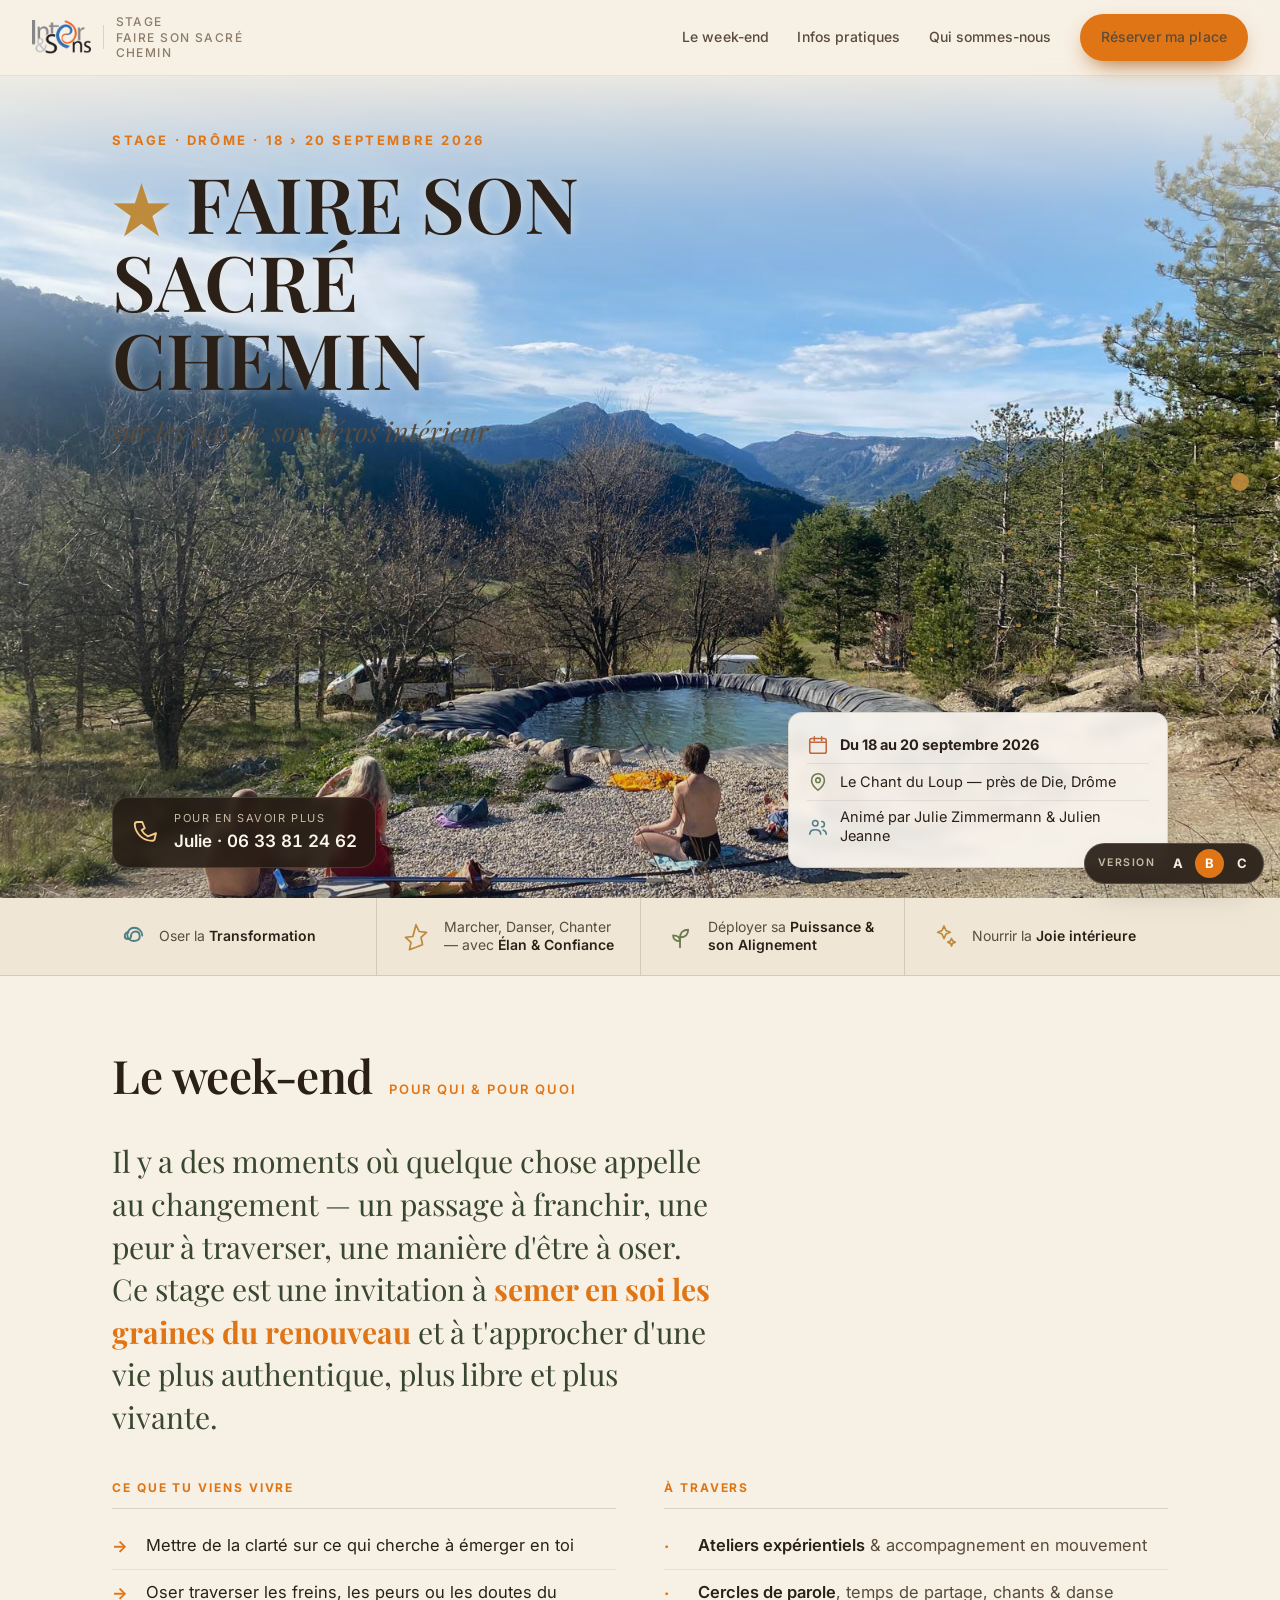
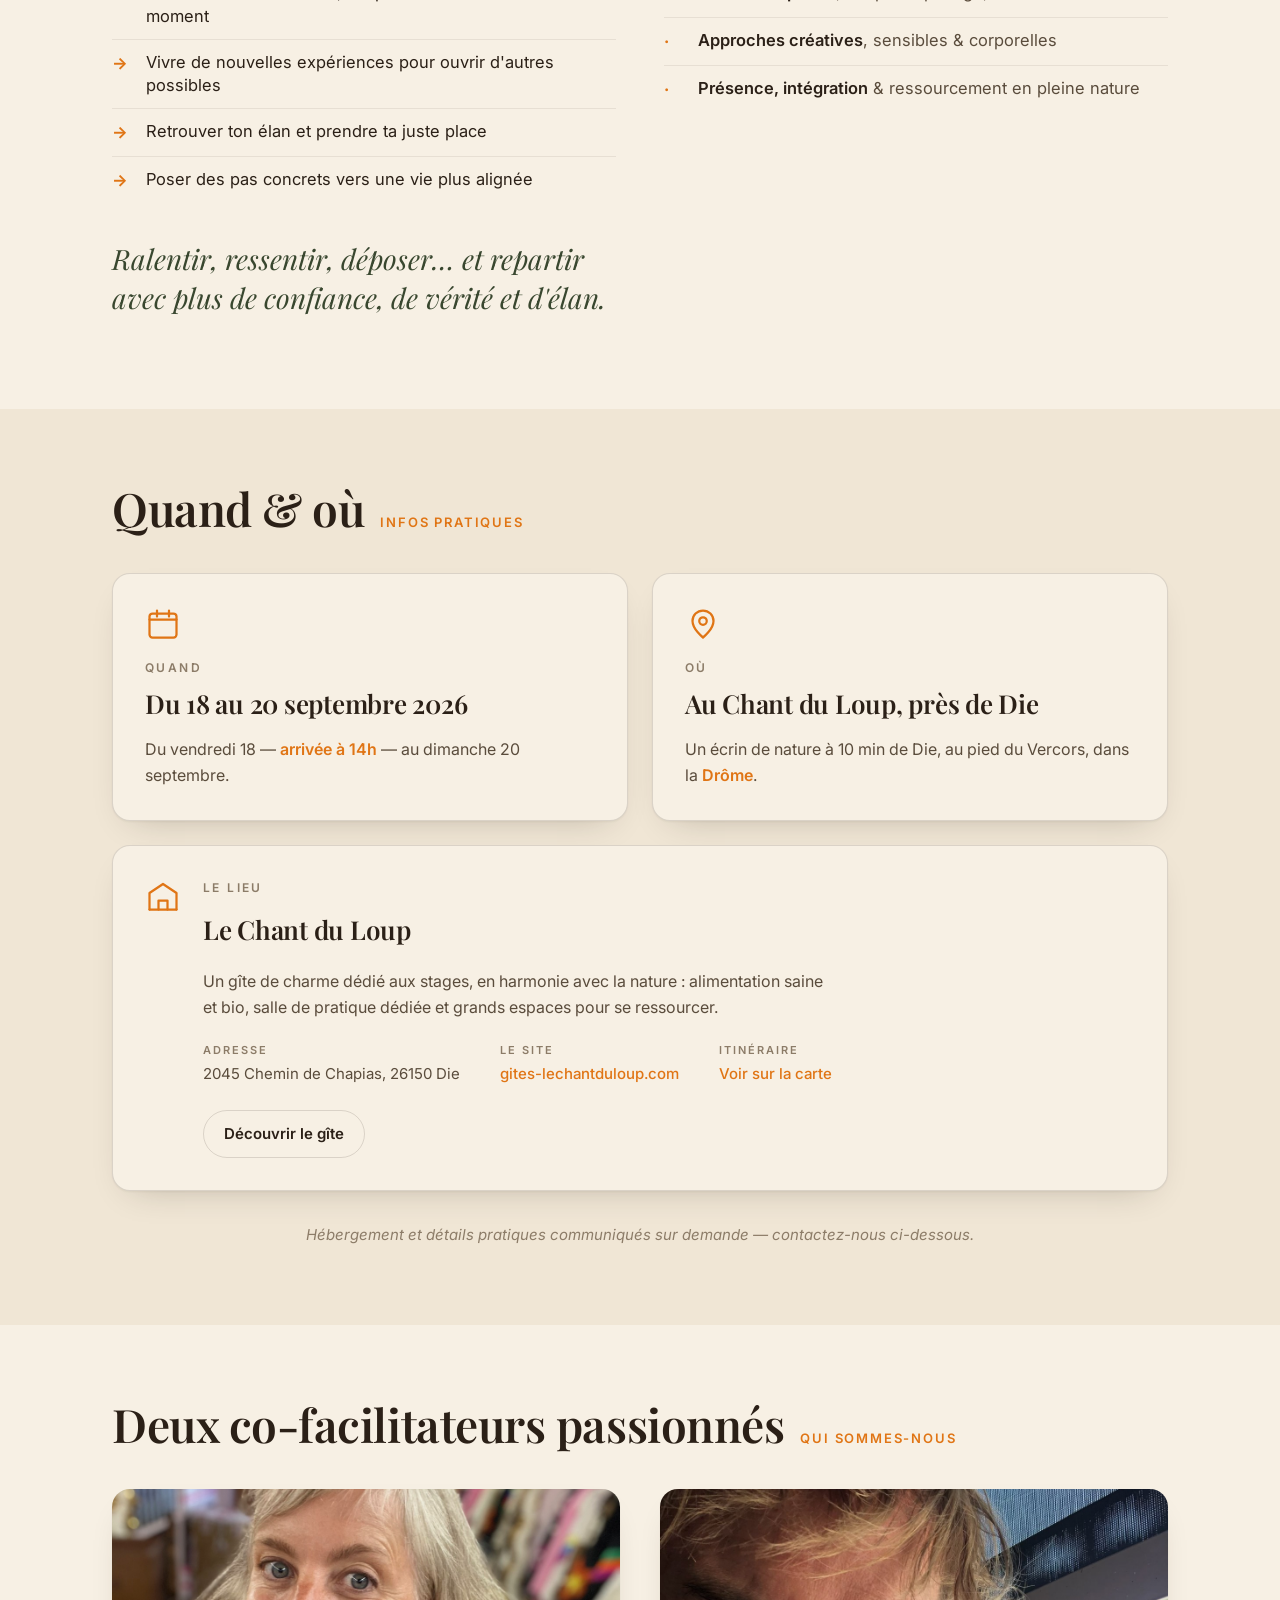
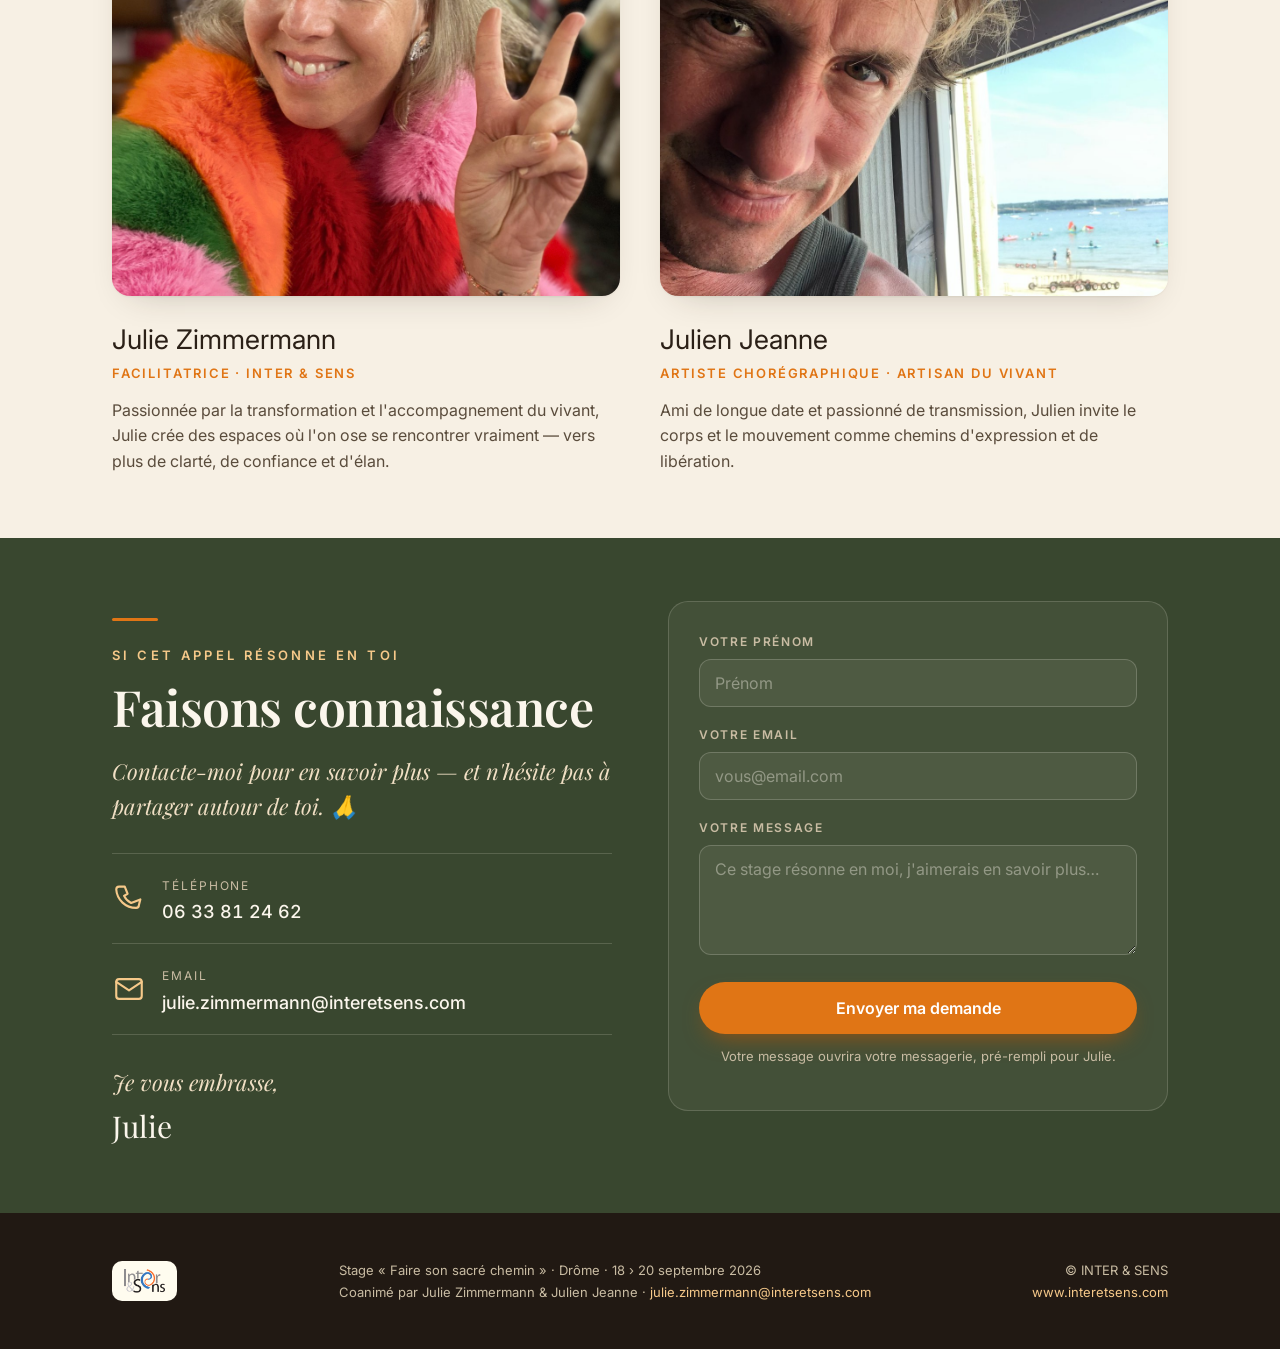
==== commit 094d6473: "Sélecteur de version A/B/C soigné et cohérent sur les 3 pages - Composant unique .vswitch dans site." ====
--- a/b.html
+++ b/b.html
@@ -114,15 +114,7 @@
   .lite-head h2 { font-size: clamp(28px, 4vw, 46px); }
   .lite-head .tag { font-family: var(--sans); font-size: 13px; font-weight: 600; letter-spacing: .14em; text-transform: uppercase; color: var(--accent); }
 
-  /* Sélecteur de version (comparaison A/B) — non publié */
-  .vbadge {
-    position: fixed; right: 14px; bottom: 14px; z-index: 200;
-    display: inline-flex; align-items: center; gap: 8px;
-    background: var(--ink); color: #fff; text-decoration: none;
-    font-family: var(--sans); font-size: 13px; font-weight: 600;
-    padding: 9px 14px; border-radius: 100px; box-shadow: var(--shadow-soft); opacity: .9;
-  }
-  .vbadge:hover { opacity: 1; }
+  /* (le sélecteur de version .vswitch est défini dans site.css) */
 
   @media (max-width: 720px) {
     .weekend .two-col { grid-template-columns: 1fr; gap: 8px 0; }
@@ -364,7 +356,12 @@
   </div>
 </footer>
 
-<a class="vbadge" href="index.html" title="Comparer avec la version actuelle">↔ Version A (actuelle)</a>
+<nav class="vswitch" aria-label="Versions de la page">
+  <span class="lbl">Version</span>
+  <a href="index.html" title="A — aérée &amp; éditoriale">A</a>
+  <a href="b.html" aria-current="page" title="B — dense &amp; directe">B</a>
+  <a href="c.html" title="C — DA affiche">C</a>
+</nav>
 
 <script>
   const io = new IntersectionObserver((entries) => {
--- a/site.css
+++ b/site.css
@@ -406,6 +406,29 @@
 .site-footer .meta { font-size: 13px; line-height: 1.7; }
 .site-footer .meta-right { text-align: right; }
 .site-footer a { color: #F6C98A; text-decoration: none; }
+
+/* Sélecteur de version A/B/C (comparaison — retiré sur la version finale) */
+.vswitch {
+  position: fixed; right: 16px; bottom: 16px; z-index: 300;
+  display: inline-flex; align-items: center; gap: 3px;
+  background: rgba(40,30,22,.92); -webkit-backdrop-filter: blur(8px); backdrop-filter: blur(8px);
+  border: 1px solid rgba(251,246,236,.16); border-radius: 100px;
+  padding: 5px 7px 5px 13px; box-shadow: 0 14px 34px -16px rgba(0,0,0,.55);
+  font-family: var(--sans); line-height: 1;
+}
+.vswitch .lbl { font-size: 10.5px; letter-spacing: .14em; text-transform: uppercase; color: #C9BCA3; font-weight: 600; margin-right: 5px; }
+.vswitch a {
+  display: inline-flex; align-items: center; justify-content: center;
+  width: 29px; height: 29px; border-radius: 50%;
+  font-size: 13px; font-weight: 700; color: #F4EEDF; text-decoration: none;
+  transition: background .2s, color .2s;
+}
+.vswitch a:hover { background: rgba(251,246,236,.15); }
+.vswitch a[aria-current="page"] { background: var(--accent); color: #fff; }
+@media (max-width: 620px) {
+  .vswitch { right: 10px; bottom: 10px; padding: 4px 6px 4px 11px; }
+  .vswitch .lbl { display: none; }
+}
 
 /* Reveal on scroll */
 .reveal { opacity: 0; transform: translateY(22px); transition: opacity .7s ease, transform .7s ease; }
